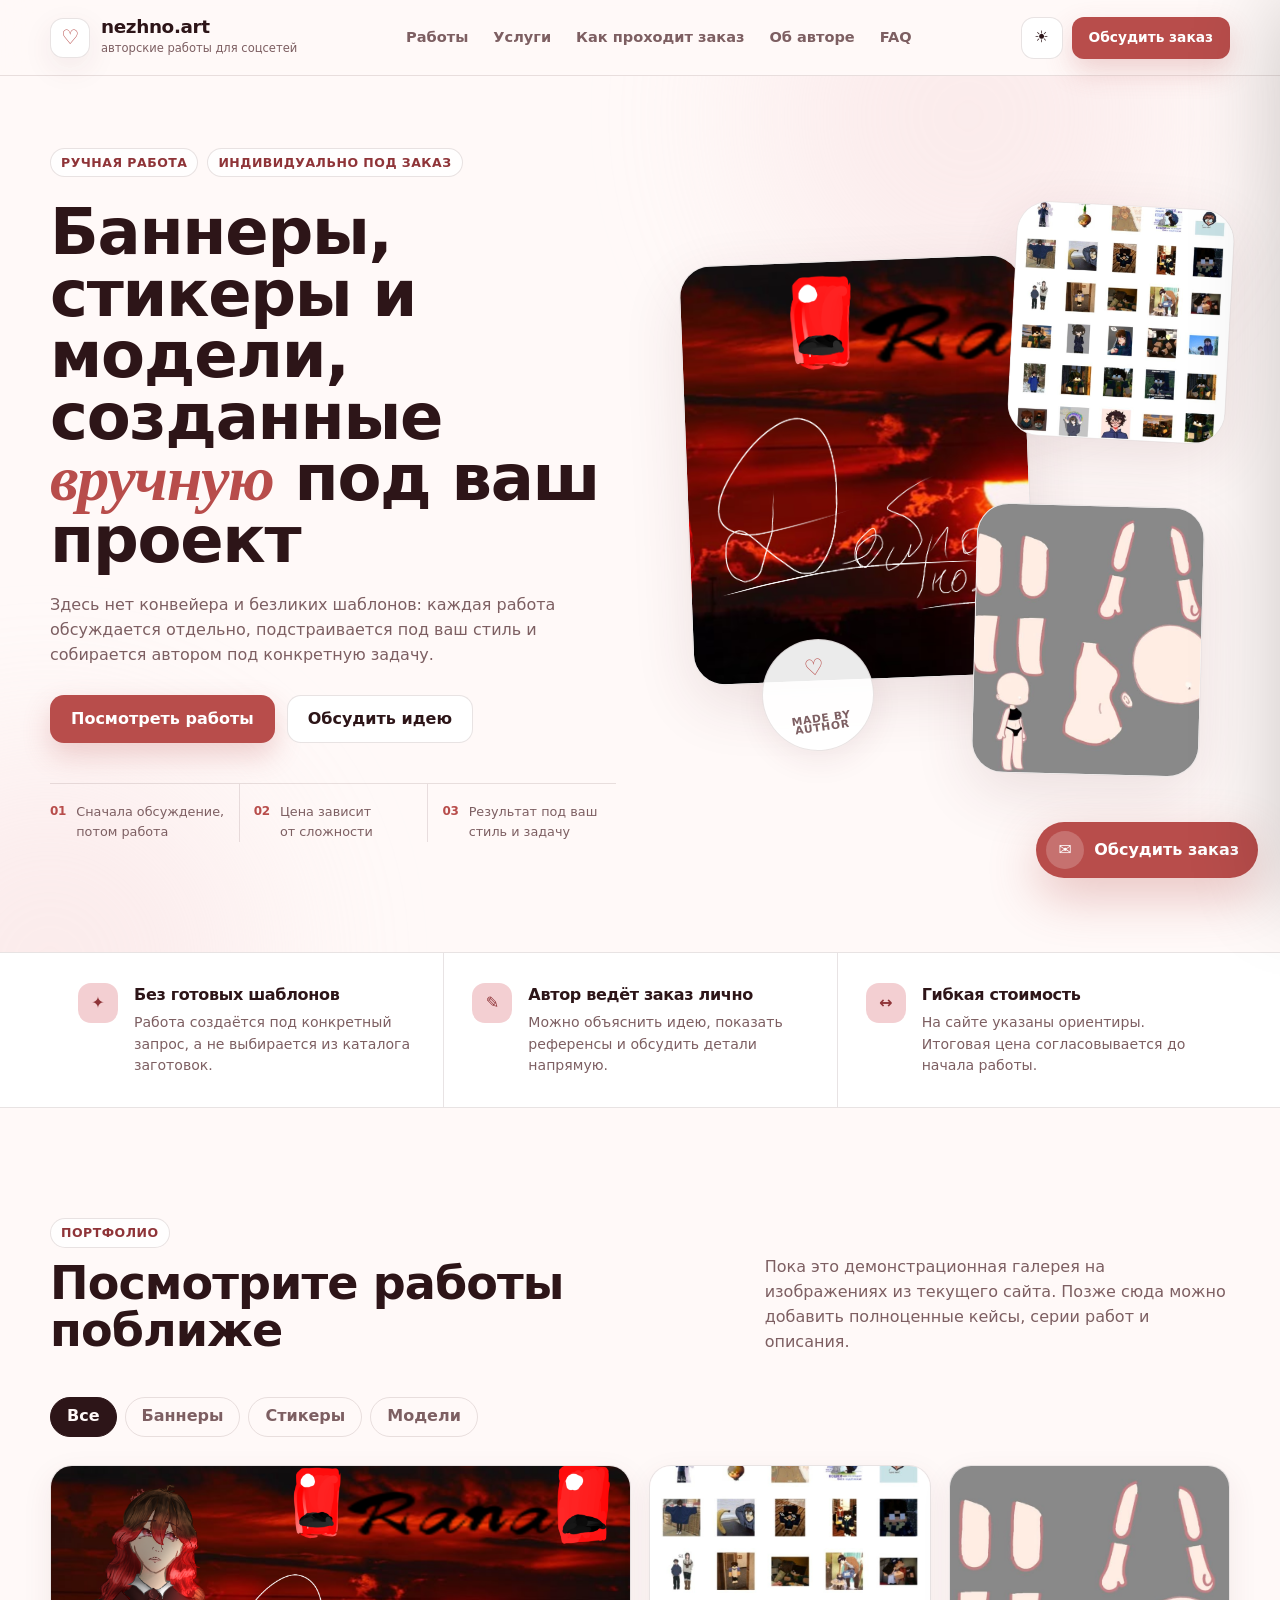
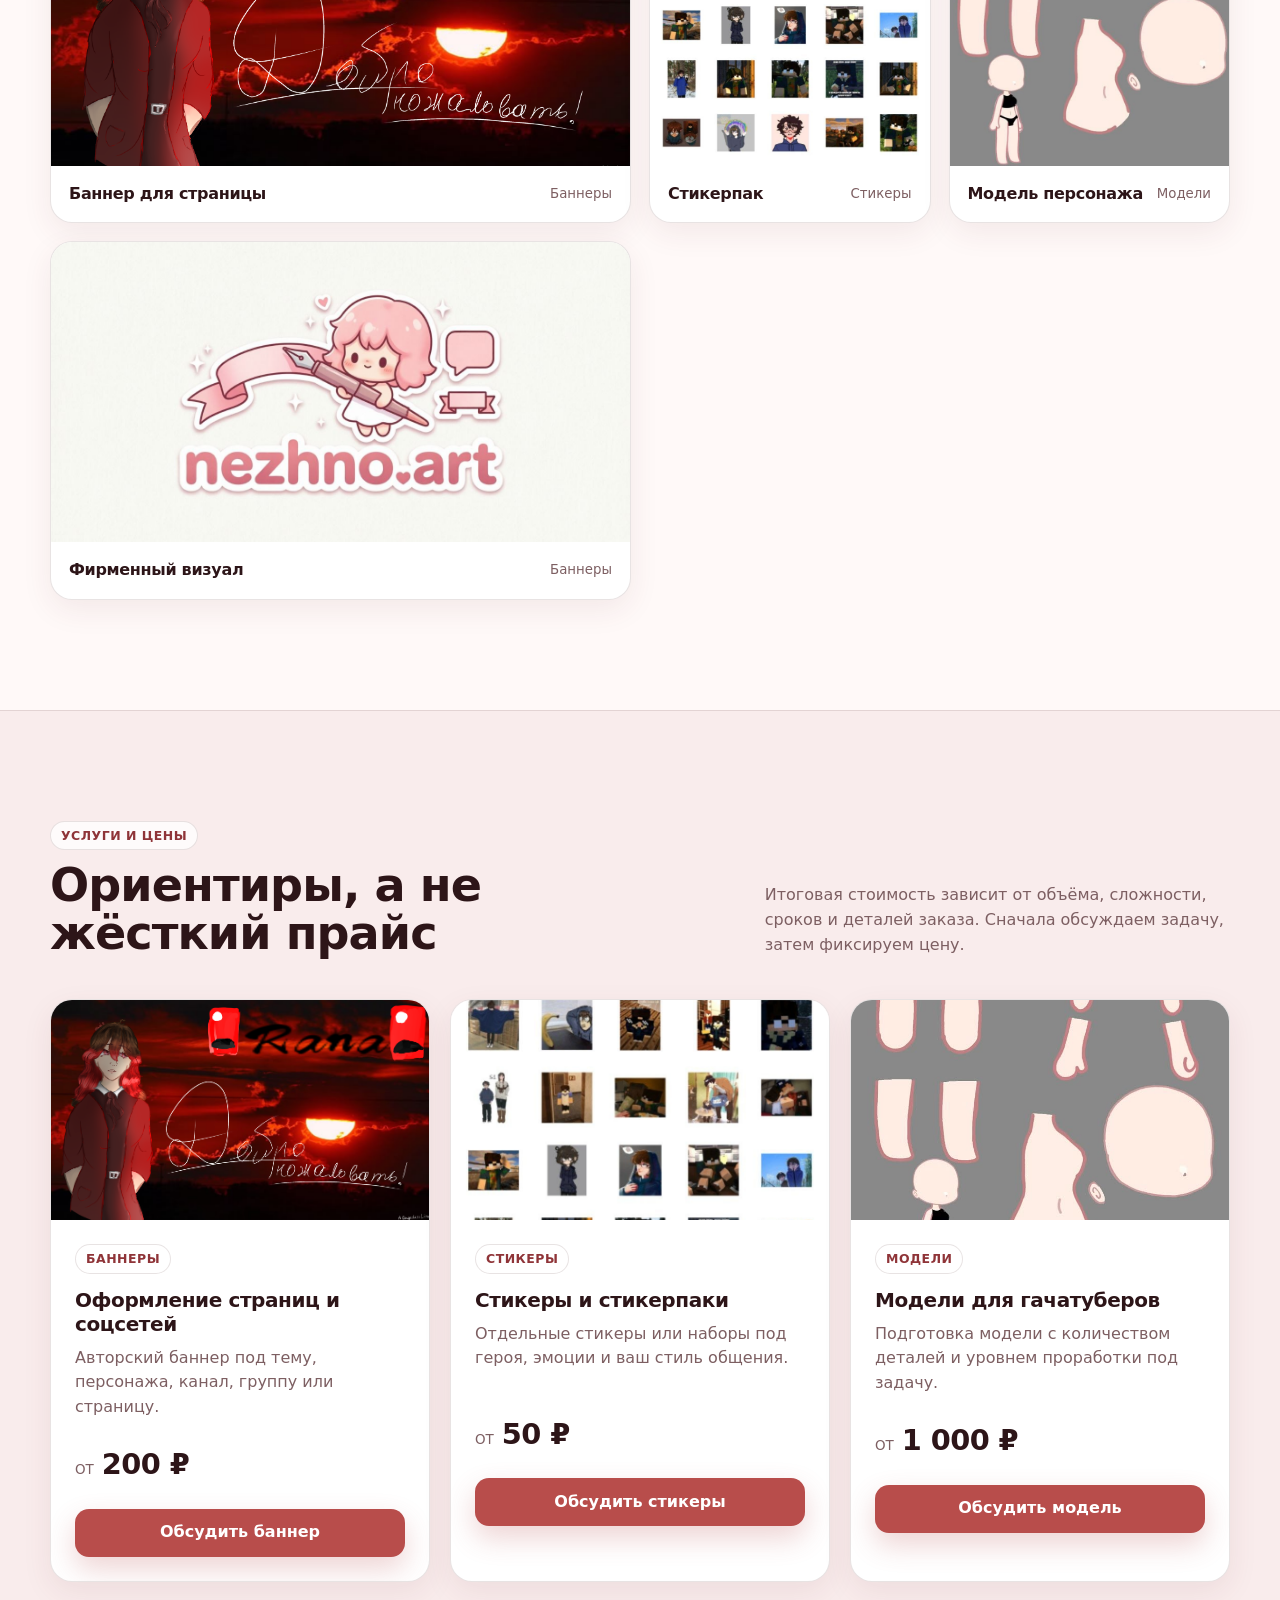
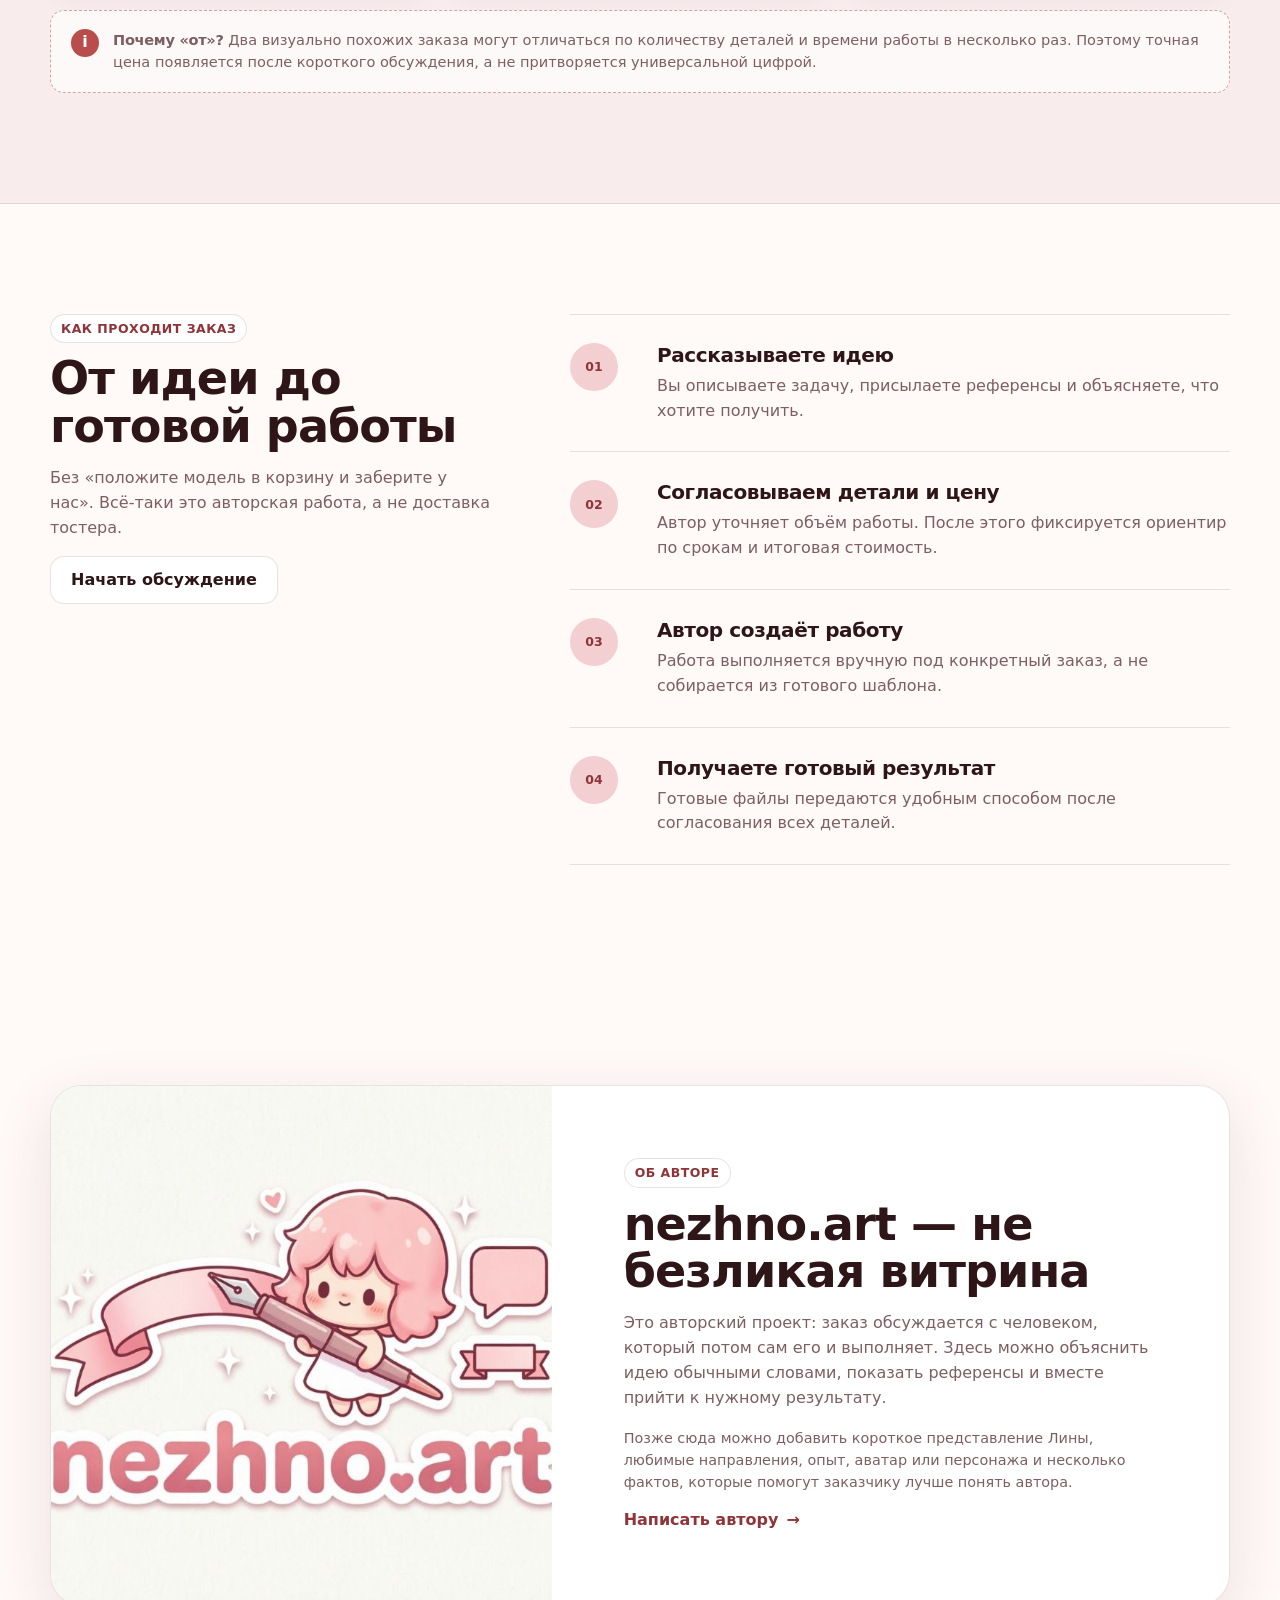
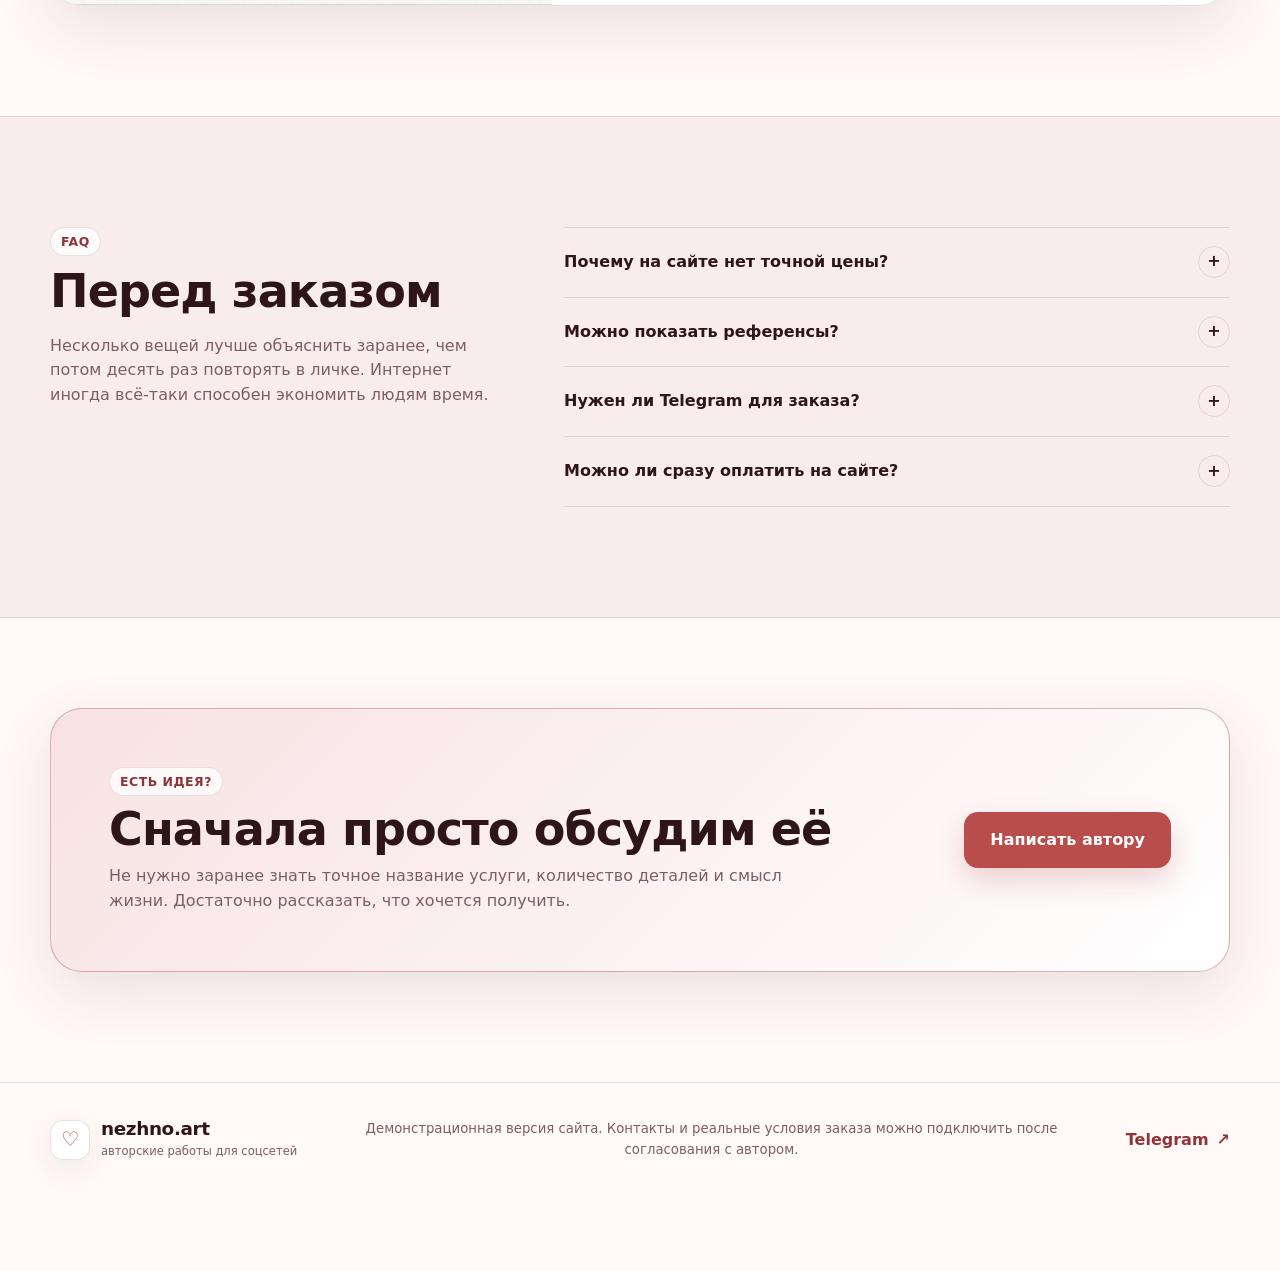
==== index.html @ 3f05ff5a "Add files via upload" ====
<!doctype html>
<html lang="ru" data-theme="light">
<head>
  <meta charset="utf-8" />
  <meta name="viewport" content="width=device-width, initial-scale=1" />
  <meta name="description" content="nezhno.art — авторские баннеры, стикеры и модели. Индивидуальная ручная работа под ваш проект." />
  <meta name="theme-color" content="#f7e6e8" />
  <title>nezhno.art — авторские баннеры, стикеры и модели</title>
  <link rel="stylesheet" href="style.css" />
  <script src="script.js" defer></script>
</head>
<body>
  <a class="skip-link" href="#main">Перейти к содержимому</a>

  <header class="site-header" id="top">
    <div class="container header-inner">
      <a class="brand" href="#top" aria-label="nezhno.art — на главную">
        <span class="brand-mark" aria-hidden="true">♡</span>
        <span>
          <strong>nezhno.art</strong>
          <small>авторские работы для соцсетей</small>
        </span>
      </a>

      <nav class="main-nav" id="main-nav" aria-label="Основная навигация">
        <a href="#portfolio">Работы</a>
        <a href="#services">Услуги</a>
        <a href="#process">Как проходит заказ</a>
        <a href="#about">Об авторе</a>
        <a href="#faq">FAQ</a>
      </nav>

      <div class="header-actions">
        <button class="icon-button" id="theme-toggle" type="button" aria-label="Переключить тему" title="Переключить тему">
          <span class="theme-icon theme-icon-sun" aria-hidden="true">☀</span>
          <span class="theme-icon theme-icon-moon" aria-hidden="true">☾</span>
        </button>
        <button class="button button-small button-primary desktop-contact" type="button" data-open-chat data-service="Общий вопрос">
          Обсудить заказ
        </button>
        <button class="icon-button menu-toggle" id="menu-toggle" type="button" aria-label="Открыть меню" aria-expanded="false" aria-controls="main-nav">
          <span></span><span></span><span></span>
        </button>
      </div>
    </div>
  </header>

  <main id="main">
    <section class="hero section">
      <div class="container hero-grid">
        <div class="hero-copy reveal">
          <div class="eyebrow"><span>Ручная работа</span><span>Индивидуально под заказ</span></div>
          <h1>Баннеры, стикеры и модели, созданные <em>вручную</em> под ваш проект</h1>
          <p class="hero-text">
            Здесь нет конвейера и безликих шаблонов: каждая работа обсуждается отдельно, подстраивается под ваш стиль и собирается автором под конкретную задачу.
          </p>
          <div class="hero-actions">
            <a class="button button-primary" href="#portfolio">Посмотреть работы</a>
            <button class="button button-secondary" type="button" data-open-chat data-service="Новый заказ">Обсудить идею</button>
          </div>
          <div class="hero-notes" aria-label="Преимущества">
            <div><strong>01</strong><span>Сначала обсуждение,<br />потом работа</span></div>
            <div><strong>02</strong><span>Цена зависит<br />от сложности</span></div>
            <div><strong>03</strong><span>Результат под ваш<br />стиль и задачу</span></div>
          </div>
        </div>

        <div class="hero-visual reveal" aria-label="Примеры работ">
          <div class="hero-card hero-card-main">
            <img src="bannerpage.png" alt="Пример баннера nezhno.art" />
          </div>
          <div class="hero-card hero-card-top">
            <img src="stickerpack.jpg" alt="Пример стикерпака nezhno.art" />
          </div>
          <div class="hero-card hero-card-bottom">
            <img src="gachamodel.jpg" alt="Пример модели nezhno.art" />
          </div>
          <div class="hero-seal" aria-hidden="true">♡<br /><span>made by<br />author</span></div>
        </div>
      </div>
    </section>

    <section class="trust-strip" aria-label="Почему nezhno.art">
      <div class="container trust-grid">
        <article>
          <span class="trust-icon">✦</span>
          <div><strong>Без готовых шаблонов</strong><p>Работа создаётся под конкретный запрос, а не выбирается из каталога заготовок.</p></div>
        </article>
        <article>
          <span class="trust-icon">✎</span>
          <div><strong>Автор ведёт заказ лично</strong><p>Можно объяснить идею, показать референсы и обсудить детали напрямую.</p></div>
        </article>
        <article>
          <span class="trust-icon">↔</span>
          <div><strong>Гибкая стоимость</strong><p>На сайте указаны ориентиры. Итоговая цена согласовывается до начала работы.</p></div>
        </article>
      </div>
    </section>

    <section class="section" id="portfolio">
      <div class="container">
        <div class="section-heading reveal">
          <div>
            <span class="section-kicker">Портфолио</span>
            <h2>Посмотрите работы поближе</h2>
          </div>
          <p>Пока это демонстрационная галерея на изображениях из текущего сайта. Позже сюда можно добавить полноценные кейсы, серии работ и описания.</p>
        </div>

        <div class="portfolio-toolbar reveal" role="tablist" aria-label="Фильтр портфолио">
          <button class="filter-chip active" type="button" data-filter="all" role="tab" aria-selected="true">Все</button>
          <button class="filter-chip" type="button" data-filter="banner" role="tab" aria-selected="false">Баннеры</button>
          <button class="filter-chip" type="button" data-filter="stickers" role="tab" aria-selected="false">Стикеры</button>
          <button class="filter-chip" type="button" data-filter="model" role="tab" aria-selected="false">Модели</button>
        </div>

        <div class="portfolio-grid" id="portfolio-grid">
          <button class="portfolio-card reveal" type="button" data-category="banner" data-gallery-index="0" aria-label="Открыть работу: баннер для страницы">
            <span class="portfolio-image landscape"><img src="bannerpage.png" alt="Баннер для страницы в соцсети" /></span>
            <span class="portfolio-meta"><strong>Баннер для страницы</strong><small>Баннеры</small></span>
          </button>
          <button class="portfolio-card reveal" type="button" data-category="stickers" data-gallery-index="1" aria-label="Открыть работу: стикерпак">
            <span class="portfolio-image portrait"><img src="stickerpack.jpg" alt="Стикерпак для Telegram" /></span>
            <span class="portfolio-meta"><strong>Стикерпак</strong><small>Стикеры</small></span>
          </button>
          <button class="portfolio-card reveal" type="button" data-category="model" data-gallery-index="2" aria-label="Открыть работу: модель для гачатубера">
            <span class="portfolio-image square"><img src="gachamodel.jpg" alt="Модель для гачатубера" /></span>
            <span class="portfolio-meta"><strong>Модель персонажа</strong><small>Модели</small></span>
          </button>
          <button class="portfolio-card reveal" type="button" data-category="banner" data-gallery-index="3" aria-label="Открыть работу: фирменный визуал nezhno.art">
            <span class="portfolio-image landscape"><img src="nezhno-art.jpg" alt="Фирменный визуал nezhno.art" /></span>
            <span class="portfolio-meta"><strong>Фирменный визуал</strong><small>Баннеры</small></span>
          </button>
        </div>
      </div>
    </section>

    <section class="section section-soft" id="services">
      <div class="container">
        <div class="section-heading reveal">
          <div>
            <span class="section-kicker">Услуги и цены</span>
            <h2>Ориентиры, а не жёсткий прайс</h2>
          </div>
          <p>Итоговая стоимость зависит от объёма, сложности, сроков и деталей заказа. Сначала обсуждаем задачу, затем фиксируем цену.</p>
        </div>

        <div class="service-grid">
          <article class="service-card reveal">
            <div class="service-preview"><img src="bannerpage.png" alt="Пример баннера" /></div>
            <div class="service-body">
              <span class="service-label">Баннеры</span>
              <h3>Оформление страниц и соцсетей</h3>
              <p>Авторский баннер под тему, персонажа, канал, группу или страницу.</p>
              <div class="service-price"><span>от</span><strong>200 ₽</strong></div>
              <button class="button button-primary button-full" type="button" data-open-chat data-service="Баннер">Обсудить баннер</button>
            </div>
          </article>

          <article class="service-card reveal">
            <div class="service-preview service-preview-stickers"><img src="stickerpack.jpg" alt="Пример стикерпака" /></div>
            <div class="service-body">
              <span class="service-label">Стикеры</span>
              <h3>Стикеры и стикерпаки</h3>
              <p>Отдельные стикеры или наборы под героя, эмоции и ваш стиль общения.</p>
              <div class="service-price"><span>от</span><strong>50 ₽</strong></div>
              <button class="button button-primary button-full" type="button" data-open-chat data-service="Стикеры">Обсудить стикеры</button>
            </div>
          </article>

          <article class="service-card reveal">
            <div class="service-preview"><img src="gachamodel.jpg" alt="Пример модели" /></div>
            <div class="service-body">
              <span class="service-label">Модели</span>
              <h3>Модели для гачатуберов</h3>
              <p>Подготовка модели с количеством деталей и уровнем проработки под задачу.</p>
              <div class="service-price"><span>от</span><strong>1 000 ₽</strong></div>
              <button class="button button-primary button-full" type="button" data-open-chat data-service="Модель">Обсудить модель</button>
            </div>
          </article>
        </div>

        <div class="price-note reveal">
          <span class="price-note-icon">i</span>
          <p><strong>Почему «от»?</strong> Два визуально похожих заказа могут отличаться по количеству деталей и времени работы в несколько раз. Поэтому точная цена появляется после короткого обсуждения, а не притворяется универсальной цифрой.</p>
        </div>
      </div>
    </section>

    <section class="section" id="process">
      <div class="container process-layout">
        <div class="process-intro reveal">
          <span class="section-kicker">Как проходит заказ</span>
          <h2>От идеи до готовой работы</h2>
          <p>Без «положите модель в корзину и заберите у нас». Всё-таки это авторская работа, а не доставка тостера.</p>
          <button class="button button-secondary" type="button" data-open-chat data-service="Новый заказ">Начать обсуждение</button>
        </div>

        <ol class="process-list">
          <li class="reveal"><span>01</span><div><h3>Рассказываете идею</h3><p>Вы описываете задачу, присылаете референсы и объясняете, что хотите получить.</p></div></li>
          <li class="reveal"><span>02</span><div><h3>Согласовываем детали и цену</h3><p>Автор уточняет объём работы. После этого фиксируется ориентир по срокам и итоговая стоимость.</p></div></li>
          <li class="reveal"><span>03</span><div><h3>Автор создаёт работу</h3><p>Работа выполняется вручную под конкретный заказ, а не собирается из готового шаблона.</p></div></li>
          <li class="reveal"><span>04</span><div><h3>Получаете готовый результат</h3><p>Готовые файлы передаются удобным способом после согласования всех деталей.</p></div></li>
        </ol>
      </div>
    </section>

    <section class="section author-section" id="about">
      <div class="container author-card reveal">
        <div class="author-art">
          <img src="nezhno-art.jpg" alt="Логотип проекта nezhno.art" />
        </div>
        <div class="author-copy">
          <span class="section-kicker">Об авторе</span>
          <h2>nezhno.art — не безликая витрина</h2>
          <p>Это авторский проект: заказ обсуждается с человеком, который потом сам его и выполняет. Здесь можно объяснить идею обычными словами, показать референсы и вместе прийти к нужному результату.</p>
          <p class="muted">Позже сюда можно добавить короткое представление Лины, любимые направления, опыт, аватар или персонажа и несколько фактов, которые помогут заказчику лучше понять автора.</p>
          <button class="text-link" type="button" data-open-chat data-service="Знакомство / вопрос автору">Написать автору <span>→</span></button>
        </div>
      </div>
    </section>

    <section class="section section-soft" id="faq">
      <div class="container faq-layout">
        <div class="section-heading faq-heading reveal">
          <div>
            <span class="section-kicker">FAQ</span>
            <h2>Перед заказом</h2>
          </div>
          <p>Несколько вещей лучше объяснить заранее, чем потом десять раз повторять в личке. Интернет иногда всё-таки способен экономить людям время.</p>
        </div>

        <div class="accordion" id="faq-list">
          <details class="faq-item reveal">
            <summary>Почему на сайте нет точной цены?</summary>
            <p>Потому что стоимость зависит от сложности конкретного заказа. На карточках указана стартовая цена, а точная сумма согласовывается до начала работы.</p>
          </details>
          <details class="faq-item reveal">
            <summary>Можно показать референсы?</summary>
            <p>Да. В чате можно описать идею и подготовить ссылки или изображения, которые помогут объяснить стиль, персонажа и желаемый результат.</p>
          </details>
          <details class="faq-item reveal">
            <summary>Нужен ли Telegram для заказа?</summary>
            <p>Нет. Telegram можно оставить как дополнительный канал связи, но логика сайта не должна заставлять пользователя оформлять заказ через бота.</p>
          </details>
          <details class="faq-item reveal">
            <summary>Можно ли сразу оплатить на сайте?</summary>
            <p>В этой версии оплаты нет: сначала заказ обсуждается и согласовывается. Подключать онлайн-оплату лучше уже после того, как будет понятен реальный сценарий работы с заказчиками.</p>
          </details>
        </div>
      </div>
    </section>

    <section class="section final-cta">
      <div class="container final-cta-card reveal">
        <div>
          <span class="section-kicker">Есть идея?</span>
          <h2>Сначала просто обсудим её</h2>
          <p>Не нужно заранее знать точное название услуги, количество деталей и смысл жизни. Достаточно рассказать, что хочется получить.</p>
        </div>
        <button class="button button-primary button-large" type="button" data-open-chat data-service="Новый заказ">Написать автору</button>
      </div>
    </section>
  </main>

  <footer class="site-footer">
    <div class="container footer-inner">
      <a class="brand footer-brand" href="#top" aria-label="Вернуться наверх">
        <span class="brand-mark" aria-hidden="true">♡</span>
        <span><strong>nezhno.art</strong><small>авторские работы для соцсетей</small></span>
      </a>
      <p>Демонстрационная версия сайта. Контакты и реальные условия заказа можно подключить после согласования с автором.</p>
      <button class="text-link" id="telegram-link" type="button">Telegram <span>↗</span></button>
    </div>
  </footer>

  <button class="floating-chat" type="button" data-open-chat data-service="Новый заказ" aria-label="Открыть чат с автором">
    <span class="floating-chat-icon">✉</span>
    <span class="floating-chat-label">Обсудить заказ</span>
  </button>

  <dialog class="gallery-dialog" id="gallery-dialog" aria-labelledby="gallery-title">
    <button class="dialog-close" id="gallery-close" type="button" aria-label="Закрыть галерею">×</button>
    <button class="gallery-arrow gallery-prev" id="gallery-prev" type="button" aria-label="Предыдущая работа">‹</button>
    <figure class="gallery-figure">
      <div class="gallery-image-wrap"><img id="gallery-image" src="" alt="" /></div>
      <figcaption>
        <span id="gallery-category"></span>
        <strong id="gallery-title"></strong>
        <p id="gallery-counter"></p>
      </figcaption>
    </figure>
    <button class="gallery-arrow gallery-next" id="gallery-next" type="button" aria-label="Следующая работа">›</button>
  </dialog>

  <aside class="chat-panel" id="chat-panel" aria-hidden="true" aria-label="Чат с автором">
    <div class="chat-header">
      <div>
        <span class="chat-status-dot" aria-hidden="true"></span>
        <div><strong>Чат с автором</strong><small>Демо-режим</small></div>
      </div>
      <button class="icon-button" id="chat-close" type="button" aria-label="Закрыть чат">×</button>
    </div>

    <div class="chat-messages" id="chat-messages" aria-live="polite">
      <div class="message message-seller">
        <div class="message-author">nezhno.art</div>
        <p>Привет! Расскажите, что хотите заказать. Можно начать с пары предложений, а детали уточним дальше ♡</p>
      </div>
      <div class="chat-demo-note">
        Сейчас это демонстрация интерфейса. На GitHub Pages настоящий двусторонний чат потребует отдельного сервиса или backend.
      </div>
    </div>

    <div class="chat-quick" aria-label="Быстрый выбор услуги">
      <button type="button" data-chat-preset="Хочу обсудить баннер" data-brief-service="banner">Баннер</button>
      <button type="button" data-chat-preset="Хочу обсудить стикеры" data-brief-service="stickers">Стикеры</button>
      <button type="button" data-chat-preset="Хочу обсудить модель" data-brief-service="model">Модель</button>
    </div>

    <details class="chat-brief" id="chat-brief">
      <summary>Быстрый бриф <span>необязательно</span></summary>
      <form id="brief-form">
        <label>
          <span>Что хотите заказать?</span>
          <select id="brief-service">
            <option value="general">Другое / пока не знаю</option>
            <option value="banner">Баннер</option>
            <option value="stickers">Стикеры</option>
            <option value="model">Модель</option>
          </select>
        </label>
        <div id="brief-fields"></div>
        <button class="button button-secondary button-full" type="submit">Добавить бриф в чат</button>
      </form>
    </details>

    <div class="chat-attachment-preview" id="chat-attachment-preview" hidden></div>

    <form class="chat-form" id="chat-form">
      <label class="chat-attach" for="chat-files" title="Прикрепить изображения">
        <span aria-hidden="true">＋</span>
        <span class="sr-only">Прикрепить изображения</span>
      </label>
      <input class="sr-only" id="chat-files" type="file" accept="image/*" multiple />
      <label class="sr-only" for="chat-input">Сообщение</label>
      <textarea id="chat-input" rows="2" maxlength="800" placeholder="Напишите сообщение…"></textarea>
      <button class="chat-send" type="submit" aria-label="Отправить сообщение">➤</button>
    </form>

    <div class="chat-actions">
      <button class="button button-secondary button-full" id="copy-chat" type="button">Скопировать переписку</button>
      <button class="button button-ghost button-full" id="open-telegram" type="button">Открыть Telegram</button>
    </div>
  </aside>
  <div class="chat-backdrop" id="chat-backdrop" hidden></div>

  <div class="toast" id="toast" role="status" aria-live="polite"></div>
</body>
</html>
---- style.css ----
:root {
  color-scheme: light;
  --bg: #fff9f8;
  --bg-soft: #f9ecec;
  --surface: #ffffff;
  --surface-2: #f8e2e3;
  --surface-3: #f5d7d9;
  --text: #2d1518;
  --text-soft: #7d5f62;
  --line: rgba(80, 38, 43, 0.13);
  --accent: #b84d4b;
  --accent-strong: #8f3438;
  --accent-soft: #f3cfd2;
  --accent-contrast: #ffffff;
  --shadow: 0 20px 60px rgba(97, 40, 46, 0.12);
  --shadow-soft: 0 10px 30px rgba(97, 40, 46, 0.08);
  --radius-sm: 14px;
  --radius-md: 22px;
  --radius-lg: 32px;
  --container: 1180px;
  --header-h: 76px;
  --transition: 220ms ease;
}

html[data-theme="dark"] {
  color-scheme: dark;
  --bg: #160f11;
  --bg-soft: #211417;
  --surface: #25181b;
  --surface-2: #321d21;
  --surface-3: #402328;
  --text: #fff2f2;
  --text-soft: #c7aeb1;
  --line: rgba(255, 226, 228, 0.12);
  --accent: #e9797b;
  --accent-strong: #f08a8d;
  --accent-soft: #5a2a31;
  --accent-contrast: #211114;
  --shadow: 0 20px 60px rgba(0, 0, 0, 0.28);
  --shadow-soft: 0 10px 30px rgba(0, 0, 0, 0.2);
}

* {
  box-sizing: border-box;
}

html {
  scroll-behavior: smooth;
  scroll-padding-top: calc(var(--header-h) + 20px);
}

body {
  margin: 0;
  min-width: 320px;
  background: var(--bg);
  color: var(--text);
  font-family: Inter, ui-sans-serif, system-ui, -apple-system, BlinkMacSystemFont, "Segoe UI", sans-serif;
  line-height: 1.55;
  -webkit-font-smoothing: antialiased;
  text-rendering: optimizeLegibility;
  transition: background-color var(--transition), color var(--transition);
}

body.no-scroll {
  overflow: hidden;
}

img {
  display: block;
  max-width: 100%;
}

button,
input,
textarea {
  font: inherit;
}

button,
a {
  -webkit-tap-highlight-color: transparent;
}

button {
  color: inherit;
}

a {
  color: inherit;
  text-decoration: none;
}

h1,
h2,
h3,
p {
  margin-top: 0;
}

h1,
h2,
h3,
strong {
  letter-spacing: -0.02em;
}

h1 {
  margin-bottom: 22px;
  font-size: clamp(2.7rem, 5vw, 5.5rem);
  line-height: 0.96;
  font-weight: 850;
}

h1 em {
  color: var(--accent);
  font-family: Georgia, "Times New Roman", serif;
  font-weight: 600;
}

h2 {
  margin-bottom: 16px;
  font-size: clamp(2rem, 3.6vw, 3.8rem);
  line-height: 1.03;
  font-weight: 820;
}

h3 {
  margin-bottom: 10px;
  font-size: 1.25rem;
  line-height: 1.2;
}

p {
  color: var(--text-soft);
}

.container {
  width: min(calc(100% - 40px), var(--container));
  margin-inline: auto;
}

.section {
  padding: 110px 0;
}

.section-soft {
  background: var(--bg-soft);
  border-block: 1px solid var(--line);
}

.skip-link {
  position: fixed;
  top: 10px;
  left: 10px;
  z-index: 1000;
  padding: 10px 14px;
  transform: translateY(-160%);
  border-radius: 10px;
  background: var(--text);
  color: var(--bg);
}

.skip-link:focus {
  transform: translateY(0);
}

.sr-only {
  position: absolute;
  width: 1px;
  height: 1px;
  padding: 0;
  margin: -1px;
  overflow: hidden;
  clip: rect(0, 0, 0, 0);
  white-space: nowrap;
  border: 0;
}

.site-header {
  position: sticky;
  top: 0;
  z-index: 100;
  height: var(--header-h);
  border-bottom: 1px solid var(--line);
  background: color-mix(in srgb, var(--bg) 88%, transparent);
  backdrop-filter: blur(18px);
}

.header-inner {
  display: grid;
  grid-template-columns: auto 1fr auto;
  align-items: center;
  gap: 28px;
  min-height: 100%;
}

.brand {
  display: inline-flex;
  align-items: center;
  gap: 11px;
  min-width: max-content;
}

.brand-mark {
  display: grid;
  width: 40px;
  height: 40px;
  place-items: center;
  border: 1px solid var(--line);
  border-radius: 13px;
  background: var(--surface);
  color: var(--accent);
  box-shadow: var(--shadow-soft);
  font-size: 1.25rem;
}

.brand strong,
.brand small {
  display: block;
}

.brand strong {
  font-size: 1.15rem;
  line-height: 1.05;
}

.brand small {
  margin-top: 4px;
  color: var(--text-soft);
  font-size: 0.72rem;
}

.main-nav {
  display: flex;
  justify-content: center;
  gap: 25px;
}

.main-nav a {
  position: relative;
  color: var(--text-soft);
  font-size: 0.91rem;
  font-weight: 650;
  transition: color var(--transition);
}

.main-nav a::after {
  content: "";
  position: absolute;
  right: 0;
  bottom: -7px;
  left: 0;
  height: 2px;
  transform: scaleX(0);
  transform-origin: center;
  border-radius: 10px;
  background: var(--accent);
  transition: transform var(--transition);
}

.main-nav a:hover,
.main-nav a:focus-visible {
  color: var(--text);
}

.main-nav a:hover::after,
.main-nav a:focus-visible::after {
  transform: scaleX(1);
}

.header-actions {
  display: flex;
  align-items: center;
  gap: 9px;
}

.icon-button {
  display: inline-grid;
  width: 42px;
  height: 42px;
  place-items: center;
  border: 1px solid var(--line);
  border-radius: 13px;
  background: var(--surface);
  cursor: pointer;
  transition: transform var(--transition), border-color var(--transition), background var(--transition);
}

.icon-button:hover {
  transform: translateY(-1px);
  border-color: color-mix(in srgb, var(--accent) 45%, var(--line));
}

#theme-toggle {
  position: relative;
}

.theme-icon {
  position: absolute;
  transition: opacity var(--transition), transform var(--transition);
}

.theme-icon-moon {
  opacity: 0;
  transform: rotate(20deg) scale(0.75);
}

html[data-theme="dark"] .theme-icon-sun {
  opacity: 0;
  transform: rotate(-20deg) scale(0.75);
}

html[data-theme="dark"] .theme-icon-moon {
  opacity: 1;
  transform: rotate(0) scale(1);
}

.menu-toggle {
  display: none;
  gap: 4px;
}

.menu-toggle span {
  width: 18px;
  height: 2px;
  border-radius: 10px;
  background: var(--text);
}

.button {
  display: inline-flex;
  min-height: 48px;
  align-items: center;
  justify-content: center;
  gap: 8px;
  padding: 0 20px;
  border: 1px solid transparent;
  border-radius: 14px;
  cursor: pointer;
  font-weight: 750;
  transition: transform var(--transition), box-shadow var(--transition), background var(--transition), border-color var(--transition), color var(--transition);
}

.button:hover {
  transform: translateY(-2px);
}

.button:active {
  transform: translateY(0);
}

.button-primary {
  background: var(--accent);
  color: var(--accent-contrast);
  box-shadow: 0 12px 28px color-mix(in srgb, var(--accent) 24%, transparent);
}

.button-primary:hover {
  background: var(--accent-strong);
}

.button-secondary {
  border-color: var(--line);
  background: var(--surface);
  color: var(--text);
}

.button-secondary:hover {
  border-color: color-mix(in srgb, var(--accent) 38%, var(--line));
  box-shadow: var(--shadow-soft);
}

.button-ghost {
  border-color: var(--line);
  background: transparent;
  color: var(--text-soft);
}

.button-small {
  min-height: 42px;
  padding-inline: 16px;
  border-radius: 12px;
  font-size: 0.86rem;
}

.button-large {
  min-height: 56px;
  padding-inline: 25px;
}

.button-full {
  width: 100%;
}

.hero {
  position: relative;
  overflow: clip;
  padding-top: 72px;
}

.hero::before,
.hero::after {
  content: "";
  position: absolute;
  z-index: -1;
  width: 420px;
  height: 420px;
  border-radius: 50%;
  background: var(--accent-soft);
  opacity: 0.32;
  filter: blur(90px);
}

.hero::before {
  top: -170px;
  right: 8%;
}

.hero::after {
  bottom: -220px;
  left: -160px;
}

.hero-grid {
  display: grid;
  grid-template-columns: minmax(0, 1.02fr) minmax(430px, 0.98fr);
  align-items: center;
  gap: 70px;
}

.eyebrow {
  display: flex;
  flex-wrap: wrap;
  gap: 9px;
  margin-bottom: 25px;
}

.eyebrow span,
.section-kicker,
.service-label {
  display: inline-flex;
  align-items: center;
  width: max-content;
  min-height: 28px;
  padding: 4px 10px;
  border: 1px solid var(--line);
  border-radius: 999px;
  background: color-mix(in srgb, var(--surface) 78%, transparent);
  color: var(--accent-strong);
  font-size: 0.78rem;
  font-weight: 800;
  letter-spacing: 0.04em;
  text-transform: uppercase;
}

html[data-theme="dark"] .eyebrow span,
html[data-theme="dark"] .section-kicker,
html[data-theme="dark"] .service-label {
  color: #ffb3b5;
}

.hero-text {
  max-width: 680px;
  margin-bottom: 28px;
  font-size: clamp(1rem, 1.25vw, 1.16rem);
}

.hero-actions {
  display: flex;
  flex-wrap: wrap;
  gap: 12px;
  margin-bottom: 40px;
}

.hero-notes {
  display: grid;
  grid-template-columns: repeat(3, 1fr);
  max-width: 620px;
  border-top: 1px solid var(--line);
}

.hero-notes div {
  display: flex;
  gap: 10px;
  padding: 18px 14px 0 0;
  font-size: 0.8rem;
}

.hero-notes div + div {
  padding-left: 14px;
  border-left: 1px solid var(--line);
}

.hero-notes strong {
  color: var(--accent);
  font-size: 0.75rem;
}

.hero-notes span {
  color: var(--text-soft);
}

.hero-visual {
  position: relative;
  min-height: 580px;
}

.hero-card {
  position: absolute;
  overflow: hidden;
  border: 1px solid color-mix(in srgb, var(--line) 85%, transparent);
  border-radius: var(--radius-lg);
  background: var(--surface);
  box-shadow: var(--shadow);
}

.hero-card img {
  width: 100%;
  height: 100%;
  object-fit: cover;
}

.hero-card-main {
  top: 55px;
  left: 0;
  width: 63%;
  height: 420px;
  transform: rotate(-2.2deg);
}

.hero-card-main img {
  object-position: center;
}

.hero-card-top {
  top: 0;
  right: 0;
  width: 40%;
  height: 235px;
  transform: rotate(3deg);
}

.hero-card-top img {
  object-position: center 25%;
}

.hero-card-bottom {
  right: 5%;
  bottom: 10px;
  width: 42%;
  height: 270px;
  transform: rotate(1.5deg);
}

.hero-seal {
  position: absolute;
  bottom: 34px;
  left: 14%;
  display: grid;
  width: 112px;
  height: 112px;
  place-items: center;
  transform: rotate(-8deg);
  border: 1px solid var(--line);
  border-radius: 50%;
  background: color-mix(in srgb, var(--surface) 92%, transparent);
  color: var(--accent);
  box-shadow: var(--shadow-soft);
  text-align: center;
  font-size: 1.4rem;
  line-height: 0.85;
}

.hero-seal span {
  color: var(--text-soft);
  font-size: 0.67rem;
  font-weight: 800;
  letter-spacing: 0.07em;
  text-transform: uppercase;
}

.trust-strip {
  border-block: 1px solid var(--line);
  background: var(--surface);
}

.trust-grid {
  display: grid;
  grid-template-columns: repeat(3, 1fr);
}

.trust-grid article {
  display: flex;
  gap: 16px;
  padding: 30px 28px;
}

.trust-grid article + article {
  border-left: 1px solid var(--line);
}

.trust-icon {
  display: grid;
  flex: 0 0 40px;
  width: 40px;
  height: 40px;
  place-items: center;
  border-radius: 13px;
  background: var(--accent-soft);
  color: var(--accent-strong);
  font-weight: 900;
}

.trust-grid strong {
  display: block;
  margin-bottom: 4px;
}

.trust-grid p {
  margin: 0;
  font-size: 0.88rem;
}

.section-heading {
  display: grid;
  grid-template-columns: minmax(0, 1fr) minmax(280px, 0.7fr);
  gap: 50px;
  align-items: end;
  margin-bottom: 42px;
}

.section-heading h2 {
  margin-top: 12px;
  margin-bottom: 0;
}

.section-heading > p {
  margin: 0;
}

.portfolio-toolbar {
  display: flex;
  flex-wrap: wrap;
  gap: 8px;
  margin-bottom: 28px;
}

.filter-chip {
  min-height: 40px;
  padding: 0 16px;
  border: 1px solid var(--line);
  border-radius: 999px;
  background: transparent;
  cursor: pointer;
  color: var(--text-soft);
  font-weight: 700;
  transition: background var(--transition), color var(--transition), border-color var(--transition);
}

.filter-chip:hover,
.filter-chip.active {
  border-color: var(--text);
  background: var(--text);
  color: var(--bg);
}

.portfolio-grid {
  display: grid;
  grid-template-columns: repeat(12, 1fr);
  gap: 18px;
}

.portfolio-card {
  grid-column: span 6;
  overflow: hidden;
  padding: 0;
  border: 1px solid var(--line);
  border-radius: var(--radius-md);
  background: var(--surface);
  cursor: pointer;
  text-align: left;
  box-shadow: var(--shadow-soft);
  transition: transform var(--transition), box-shadow var(--transition), opacity var(--transition);
}

.portfolio-card:nth-child(2),
.portfolio-card:nth-child(3) {
  grid-column: span 3;
}

.portfolio-card:hover {
  transform: translateY(-5px);
  box-shadow: var(--shadow);
}

.portfolio-card.is-hidden {
  display: none;
}

.portfolio-image {
  display: block;
  height: 300px;
  overflow: hidden;
  background: var(--surface-2);
}

.portfolio-card:nth-child(2) .portfolio-image,
.portfolio-card:nth-child(3) .portfolio-image {
  height: 300px;
}

.portfolio-image img {
  width: 100%;
  height: 100%;
  object-fit: cover;
  transition: transform 500ms ease;
}

.portfolio-card:hover img {
  transform: scale(1.035);
}

.portfolio-image.portrait img {
  object-position: center 35%;
}

.portfolio-meta {
  display: flex;
  align-items: center;
  justify-content: space-between;
  gap: 12px;
  padding: 16px 18px;
}

.portfolio-meta strong,
.portfolio-meta small {
  display: block;
}

.portfolio-meta small {
  color: var(--text-soft);
}

.service-grid {
  display: grid;
  grid-template-columns: repeat(3, 1fr);
  gap: 20px;
}

.service-card {
  overflow: hidden;
  border: 1px solid var(--line);
  border-radius: var(--radius-md);
  background: var(--surface);
  box-shadow: var(--shadow-soft);
}

.service-preview {
  height: 220px;
  overflow: hidden;
  background: var(--surface-2);
}

.service-preview img {
  width: 100%;
  height: 100%;
  object-fit: cover;
}

.service-preview-stickers img {
  object-position: center 30%;
}

.service-body {
  padding: 24px;
}

.service-body h3 {
  margin-top: 14px;
}

.service-body p {
  min-height: 68px;
}

.service-price {
  display: flex;
  align-items: baseline;
  gap: 8px;
  margin: 22px 0;
}

.service-price span {
  color: var(--text-soft);
  font-size: 0.84rem;
  text-transform: uppercase;
}

.service-price strong {
  font-size: 1.8rem;
}

.price-note {
  display: flex;
  gap: 14px;
  align-items: flex-start;
  margin-top: 28px;
  padding: 18px 20px;
  border: 1px dashed color-mix(in srgb, var(--accent) 40%, var(--line));
  border-radius: var(--radius-sm);
  background: color-mix(in srgb, var(--surface) 70%, transparent);
}

.price-note-icon {
  display: grid;
  flex: 0 0 28px;
  width: 28px;
  height: 28px;
  place-items: center;
  border-radius: 50%;
  background: var(--accent);
  color: var(--accent-contrast);
  font-weight: 800;
}

.price-note p {
  margin: 0;
  font-size: 0.91rem;
}

.process-layout {
  display: grid;
  grid-template-columns: minmax(280px, 0.8fr) minmax(0, 1.2fr);
  gap: 80px;
  align-items: start;
}

.process-intro {
  position: sticky;
  top: calc(var(--header-h) + 35px);
}

.process-intro h2 {
  margin-top: 12px;
}

.process-list {
  margin: 0;
  padding: 0;
  list-style: none;
}

.process-list li {
  display: grid;
  grid-template-columns: 65px 1fr;
  gap: 22px;
  padding: 28px 0;
  border-top: 1px solid var(--line);
}

.process-list li:last-child {
  border-bottom: 1px solid var(--line);
}

.process-list > li > span {
  display: grid;
  width: 48px;
  height: 48px;
  place-items: center;
  border-radius: 50%;
  background: var(--accent-soft);
  color: var(--accent-strong);
  font-size: 0.78rem;
  font-weight: 850;
}

.process-list h3 {
  margin-bottom: 7px;
}

.process-list p {
  margin: 0;
}

.author-card {
  display: grid;
  grid-template-columns: minmax(300px, 0.85fr) minmax(0, 1.15fr);
  overflow: hidden;
  border: 1px solid var(--line);
  border-radius: var(--radius-lg);
  background: var(--surface);
  box-shadow: var(--shadow);
}

.author-art {
  min-height: 470px;
  overflow: hidden;
  background: var(--surface-2);
}

.author-art img {
  width: 100%;
  height: 100%;
  object-fit: cover;
}

.author-copy {
  display: flex;
  flex-direction: column;
  justify-content: center;
  padding: clamp(32px, 6vw, 72px);
}

.author-copy h2 {
  margin-top: 13px;
}

.muted {
  font-size: 0.9rem;
}

.text-link {
  display: inline-flex;
  width: max-content;
  align-items: center;
  gap: 8px;
  padding: 0;
  border: 0;
  background: transparent;
  cursor: pointer;
  color: var(--accent-strong);
  font-weight: 800;
}

html[data-theme="dark"] .text-link {
  color: #ffb3b5;
}

.text-link span {
  transition: transform var(--transition);
}

.text-link:hover span {
  transform: translateX(4px);
}

.faq-layout {
  display: grid;
  grid-template-columns: minmax(0, 0.8fr) minmax(0, 1.2fr);
  gap: 70px;
}

.faq-heading {
  display: block;
  margin: 0;
}

.faq-heading h2 {
  margin-top: 12px;
  margin-bottom: 18px;
}

.accordion {
  border-top: 1px solid var(--line);
}

.faq-item {
  border-bottom: 1px solid var(--line);
}

.faq-item summary {
  position: relative;
  padding: 22px 45px 22px 0;
  cursor: pointer;
  font-weight: 760;
  list-style: none;
}

.faq-item summary::-webkit-details-marker {
  display: none;
}

.faq-item summary::after {
  content: "+";
  position: absolute;
  top: 18px;
  right: 0;
  display: grid;
  width: 30px;
  height: 30px;
  place-items: center;
  border: 1px solid var(--line);
  border-radius: 50%;
  transition: transform var(--transition), background var(--transition);
}

.faq-item[open] summary::after {
  transform: rotate(45deg);
  background: var(--accent-soft);
}

.faq-item p {
  max-width: 680px;
  padding: 0 42px 22px 0;
  margin: 0;
}

.final-cta {
  padding-top: 90px;
}

.final-cta-card {
  display: flex;
  align-items: center;
  justify-content: space-between;
  gap: 40px;
  padding: clamp(30px, 5vw, 58px);
  border: 1px solid color-mix(in srgb, var(--accent) 30%, var(--line));
  border-radius: var(--radius-lg);
  background: linear-gradient(135deg, var(--surface-2), var(--surface));
  box-shadow: var(--shadow);
}

.final-cta-card h2 {
  margin-top: 10px;
  margin-bottom: 10px;
}

.final-cta-card p {
  max-width: 680px;
  margin-bottom: 0;
}

.site-footer {
  padding: 36px 0 110px;
  border-top: 1px solid var(--line);
}

.footer-inner {
  display: grid;
  grid-template-columns: auto 1fr auto;
  gap: 40px;
  align-items: center;
}

.footer-inner p {
  margin: 0;
  font-size: 0.83rem;
  text-align: center;
}

.floating-chat {
  position: fixed;
  right: 22px;
  bottom: 22px;
  z-index: 120;
  display: inline-flex;
  min-height: 56px;
  align-items: center;
  gap: 10px;
  padding: 8px 18px 8px 9px;
  border: 1px solid color-mix(in srgb, var(--accent) 50%, transparent);
  border-radius: 999px;
  background: var(--accent);
  color: var(--accent-contrast);
  box-shadow: 0 18px 50px color-mix(in srgb, var(--accent) 32%, transparent);
  cursor: pointer;
  font-weight: 820;
  transition: transform var(--transition), box-shadow var(--transition);
}

.floating-chat:hover {
  transform: translateY(-3px);
  box-shadow: 0 22px 60px color-mix(in srgb, var(--accent) 38%, transparent);
}

.floating-chat-icon {
  display: grid;
  width: 38px;
  height: 38px;
  place-items: center;
  border-radius: 50%;
  background: color-mix(in srgb, white 20%, transparent);
}

.gallery-dialog {
  width: min(1050px, calc(100% - 32px));
  max-width: none;
  padding: 0;
  border: 0;
  border-radius: var(--radius-lg);
  background: var(--surface);
  color: var(--text);
  box-shadow: 0 30px 100px rgba(0, 0, 0, 0.35);
}

.gallery-dialog::backdrop {
  background: rgba(16, 8, 10, 0.76);
  backdrop-filter: blur(6px);
}

.gallery-figure {
  display: grid;
  grid-template-columns: minmax(0, 1fr) 260px;
  min-height: 610px;
  margin: 0;
}

.gallery-image-wrap {
  display: grid;
  min-width: 0;
  place-items: center;
  overflow: hidden;
  background: #110b0d;
}

.gallery-image-wrap img {
  width: 100%;
  height: 100%;
  max-height: 80vh;
  object-fit: contain;
}

.gallery-figure figcaption {
  display: flex;
  flex-direction: column;
  justify-content: flex-end;
  padding: 30px;
}

.gallery-figure figcaption span {
  margin-bottom: 8px;
  color: var(--accent);
  font-size: 0.77rem;
  font-weight: 800;
  text-transform: uppercase;
}

.gallery-figure figcaption strong {
  font-size: 1.25rem;
}

.gallery-figure figcaption p {
  margin: 8px 0 0;
  font-size: 0.84rem;
}

.dialog-close,
.gallery-arrow {
  position: absolute;
  z-index: 3;
  display: grid;
  place-items: center;
  border: 1px solid rgba(255, 255, 255, 0.16);
  border-radius: 50%;
  background: rgba(14, 8, 9, 0.6);
  color: white;
  cursor: pointer;
  backdrop-filter: blur(8px);
}

.dialog-close {
  top: 14px;
  right: 14px;
  width: 38px;
  height: 38px;
  font-size: 1.4rem;
}

.gallery-arrow {
  top: 50%;
  width: 46px;
  height: 46px;
  transform: translateY(-50%);
  font-size: 2rem;
  line-height: 1;
}

.gallery-prev {
  left: 14px;
}

.gallery-next {
  right: 274px;
}

.chat-panel {
  position: fixed;
  top: 0;
  right: 0;
  z-index: 210;
  display: flex;
  width: min(430px, 100%);
  height: 100dvh;
  flex-direction: column;
  transform: translateX(105%);
  border-left: 1px solid var(--line);
  background: var(--surface);
  box-shadow: -30px 0 80px rgba(0, 0, 0, 0.18);
  transition: transform 280ms ease;
}

.chat-panel.open {
  transform: translateX(0);
}

.chat-backdrop {
  position: fixed;
  inset: 0;
  z-index: 200;
  background: rgba(20, 10, 12, 0.46);
  backdrop-filter: blur(3px);
}

.chat-header {
  display: flex;
  min-height: 74px;
  align-items: center;
  justify-content: space-between;
  gap: 15px;
  padding: 14px 16px;
  border-bottom: 1px solid var(--line);
}

.chat-header > div {
  display: flex;
  align-items: center;
  gap: 10px;
}

.chat-header strong,
.chat-header small {
  display: block;
}

.chat-header small {
  margin-top: 2px;
  color: var(--text-soft);
  font-size: 0.72rem;
}

.chat-status-dot {
  width: 9px;
  height: 9px;
  border-radius: 50%;
  background: #52b86b;
  box-shadow: 0 0 0 4px color-mix(in srgb, #52b86b 18%, transparent);
}

.chat-messages {
  flex: 1;
  overflow-y: auto;
  padding: 18px;
  background: linear-gradient(180deg, color-mix(in srgb, var(--bg-soft) 64%, transparent), transparent);
}

.message {
  width: fit-content;
  max-width: 84%;
  margin-bottom: 12px;
  padding: 10px 12px;
  border-radius: 16px;
  font-size: 0.9rem;
}

.message p {
  margin: 0;
  color: inherit;
}

.message-author {
  margin-bottom: 4px;
  color: var(--accent-strong);
  font-size: 0.68rem;
  font-weight: 850;
  text-transform: uppercase;
}

.message-seller {
  border: 1px solid var(--line);
  border-bottom-left-radius: 5px;
  background: var(--surface);
}

.message-user {
  margin-left: auto;
  border-bottom-right-radius: 5px;
  background: var(--accent);
  color: var(--accent-contrast);
}

.message-system {
  margin-inline: auto;
  background: var(--bg-soft);
  color: var(--text-soft);
  text-align: center;
  font-size: 0.78rem;
}

.chat-demo-note {
  margin: 16px 0;
  padding: 10px 12px;
  border: 1px dashed var(--line);
  border-radius: 12px;
  color: var(--text-soft);
  font-size: 0.76rem;
  text-align: center;
}

.chat-quick {
  display: flex;
  gap: 7px;
  overflow-x: auto;
  padding: 10px 14px 0;
  border-top: 1px solid var(--line);
  scrollbar-width: none;
}

.chat-quick::-webkit-scrollbar {
  display: none;
}

.chat-quick button {
  min-width: max-content;
  padding: 7px 11px;
  border: 1px solid var(--line);
  border-radius: 999px;
  background: var(--surface);
  cursor: pointer;
  color: var(--text-soft);
  font-size: 0.75rem;
  font-weight: 700;
}

.chat-brief {
  margin: 10px 14px 0;
  border: 1px solid var(--line);
  border-radius: 14px;
  background: var(--bg);
}

.chat-brief summary {
  display: flex;
  align-items: center;
  justify-content: space-between;
  gap: 10px;
  padding: 11px 12px;
  cursor: pointer;
  list-style: none;
  font-size: 0.82rem;
  font-weight: 800;
}

.chat-brief summary::-webkit-details-marker {
  display: none;
}

.chat-brief summary span {
  color: var(--text-soft);
  font-size: 0.68rem;
  font-weight: 650;
}

.chat-brief form {
  display: grid;
  gap: 10px;
  padding: 0 12px 12px;
}

.chat-brief label,
#brief-fields label {
  display: grid;
  gap: 5px;
}

.chat-brief label > span,
#brief-fields label > span {
  color: var(--text-soft);
  font-size: 0.7rem;
  font-weight: 700;
}

.chat-brief input,
.chat-brief select {
  width: 100%;
  min-height: 39px;
  padding: 8px 10px;
  border: 1px solid var(--line);
  outline: none;
  border-radius: 10px;
  background: var(--surface);
  color: var(--text);
}

.chat-brief input:focus,
.chat-brief select:focus {
  border-color: color-mix(in srgb, var(--accent) 55%, var(--line));
}

#brief-fields {
  display: grid;
  gap: 10px;
}

.chat-attachment-preview {
  display: flex;
  gap: 8px;
  overflow-x: auto;
  padding: 10px 14px 0;
}

.chat-attachment-preview[hidden] {
  display: none;
}

.attachment-chip {
  position: relative;
  flex: 0 0 62px;
  width: 62px;
  height: 62px;
  overflow: hidden;
  border: 1px solid var(--line);
  border-radius: 11px;
  background: var(--bg-soft);
}

.attachment-chip img {
  width: 100%;
  height: 100%;
  object-fit: cover;
}

.attachment-chip button {
  position: absolute;
  top: 3px;
  right: 3px;
  display: grid;
  width: 20px;
  height: 20px;
  place-items: center;
  padding: 0;
  border: 0;
  border-radius: 50%;
  background: rgba(20, 10, 12, 0.72);
  color: white;
  cursor: pointer;
  font-size: 0.72rem;
}

.message-attachments {
  display: grid;
  grid-template-columns: repeat(2, minmax(0, 1fr));
  gap: 6px;
  margin-top: 8px;
}

.message-attachments img {
  width: 100%;
  aspect-ratio: 1;
  object-fit: cover;
  border-radius: 9px;
}

.chat-form {
  display: grid;
  grid-template-columns: 44px 1fr 44px;
  gap: 8px;
  align-items: end;
  padding: 10px 14px;
}

.chat-attach {
  display: grid;
  width: 44px;
  height: 44px;
  place-items: center;
  border: 1px solid var(--line);
  border-radius: 13px;
  background: var(--bg);
  color: var(--text-soft);
  cursor: pointer;
  font-size: 1.25rem;
  font-weight: 500;
}

.chat-form textarea {
  width: 100%;
  max-height: 140px;
  resize: none;
  padding: 11px 12px;
  border: 1px solid var(--line);
  outline: none;
  border-radius: 14px;
  background: var(--bg);
  color: var(--text);
  line-height: 1.4;
}

.chat-form textarea:focus {
  border-color: color-mix(in srgb, var(--accent) 55%, var(--line));
  box-shadow: 0 0 0 3px color-mix(in srgb, var(--accent) 12%, transparent);
}

.chat-send {
  display: grid;
  width: 44px;
  height: 44px;
  place-items: center;
  border: 0;
  border-radius: 13px;
  background: var(--accent);
  color: var(--accent-contrast);
  cursor: pointer;
}

.chat-actions {
  display: grid;
  grid-template-columns: 1fr 1fr;
  gap: 8px;
  padding: 0 14px 14px;
}

.chat-actions .button {
  min-height: 42px;
  padding-inline: 10px;
  font-size: 0.75rem;
}

.toast {
  position: fixed;
  left: 50%;
  bottom: 24px;
  z-index: 400;
  max-width: min(420px, calc(100% - 36px));
  padding: 11px 15px;
  transform: translate(-50%, 30px);
  border: 1px solid var(--line);
  border-radius: 12px;
  background: var(--text);
  color: var(--bg);
  box-shadow: var(--shadow);
  opacity: 0;
  pointer-events: none;
  text-align: center;
  font-size: 0.83rem;
  transition: opacity var(--transition), transform var(--transition);
}

.toast.show {
  transform: translate(-50%, 0);
  opacity: 1;
}

.reveal {
  opacity: 0;
  transform: translateY(22px);
  transition: opacity 600ms ease, transform 600ms ease;
}

.reveal.visible {
  opacity: 1;
  transform: none;
}

:focus-visible {
  outline: 3px solid color-mix(in srgb, var(--accent) 45%, transparent);
  outline-offset: 3px;
}

@media (max-width: 1080px) {
  .main-nav {
    gap: 15px;
  }

  .main-nav a {
    font-size: 0.82rem;
  }

  .desktop-contact {
    display: none;
  }

  .hero-grid {
    grid-template-columns: minmax(0, 1fr) minmax(350px, 0.85fr);
    gap: 45px;
  }

  .hero-visual {
    min-height: 510px;
  }

  .hero-card-main {
    height: 360px;
  }

  .hero-card-top {
    height: 205px;
  }

  .hero-card-bottom {
    height: 230px;
  }

  .portfolio-card,
  .portfolio-card:nth-child(2),
  .portfolio-card:nth-child(3) {
    grid-column: span 6;
  }

  .service-grid {
    gap: 14px;
  }
}

@media (max-width: 880px) {
  :root {
    --header-h: 68px;
  }

  .container {
    width: min(calc(100% - 30px), var(--container));
  }

  .section {
    padding: 82px 0;
  }

  .header-inner {
    grid-template-columns: 1fr auto;
  }

  .main-nav {
    position: fixed;
    top: var(--header-h);
    right: 0;
    left: 0;
    display: grid;
    gap: 0;
    transform: translateY(-20px);
    border-bottom: 1px solid var(--line);
    background: var(--surface);
    box-shadow: var(--shadow-soft);
    opacity: 0;
    pointer-events: none;
    transition: opacity var(--transition), transform var(--transition);
  }

  .main-nav.open {
    transform: translateY(0);
    opacity: 1;
    pointer-events: auto;
  }

  .main-nav a {
    padding: 15px 20px;
    border-top: 1px solid var(--line);
    font-size: 0.95rem;
  }

  .main-nav a::after {
    display: none;
  }

  .menu-toggle {
    display: inline-grid;
  }

  .hero-grid {
    grid-template-columns: 1fr;
  }

  .hero-copy {
    max-width: 740px;
  }

  .hero-visual {
    min-height: 600px;
    max-width: 650px;
    margin-inline: auto;
  }

  .hero-card-main {
    width: 66%;
    height: 430px;
  }

  .hero-card-top {
    width: 39%;
    height: 250px;
  }

  .hero-card-bottom {
    height: 280px;
  }

  .trust-grid {
    grid-template-columns: 1fr;
  }

  .trust-grid article + article {
    border-top: 1px solid var(--line);
    border-left: 0;
  }

  .section-heading,
  .faq-layout,
  .process-layout,
  .author-card {
    grid-template-columns: 1fr;
  }

  .section-heading {
    gap: 20px;
  }

  .service-grid {
    grid-template-columns: 1fr;
  }

  .service-card {
    display: grid;
    grid-template-columns: minmax(240px, 0.8fr) 1fr;
  }

  .service-preview {
    height: 100%;
    min-height: 310px;
  }

  .service-body p {
    min-height: 0;
  }

  .process-layout {
    gap: 38px;
  }

  .process-intro {
    position: static;
  }

  .author-art {
    min-height: 350px;
  }

  .faq-layout {
    gap: 35px;
  }

  .final-cta-card {
    align-items: flex-start;
    flex-direction: column;
  }

  .footer-inner {
    grid-template-columns: 1fr;
    justify-items: center;
    gap: 18px;
  }

  .gallery-figure {
    grid-template-columns: 1fr;
    min-height: auto;
  }

  .gallery-image-wrap {
    height: min(65vh, 620px);
  }

  .gallery-figure figcaption {
    padding: 18px 20px 22px;
  }

  .gallery-next {
    right: 14px;
  }
}

@media (max-width: 640px) {
  .container {
    width: min(calc(100% - 24px), var(--container));
  }

  .section {
    padding: 68px 0;
  }

  .brand small {
    display: none;
  }

  h1 {
    font-size: clamp(2.45rem, 13vw, 4.2rem);
  }

  .hero {
    padding-top: 42px;
  }

  .hero-notes {
    grid-template-columns: 1fr;
  }

  .hero-notes div {
    padding: 14px 0;
  }

  .hero-notes div + div {
    padding-left: 0;
    border-top: 1px solid var(--line);
    border-left: 0;
  }

  .hero-visual {
    min-height: 460px;
  }

  .hero-card {
    border-radius: 22px;
  }

  .hero-card-main {
    top: 45px;
    width: 70%;
    height: 315px;
  }

  .hero-card-top {
    width: 41%;
    height: 180px;
  }

  .hero-card-bottom {
    width: 44%;
    height: 205px;
  }

  .hero-seal {
    bottom: 24px;
    left: 9%;
    width: 92px;
    height: 92px;
  }

  .portfolio-grid {
    grid-template-columns: 1fr;
  }

  .portfolio-card,
  .portfolio-card:nth-child(2),
  .portfolio-card:nth-child(3) {
    grid-column: auto;
  }

  .portfolio-image,
  .portfolio-card:nth-child(2) .portfolio-image,
  .portfolio-card:nth-child(3) .portfolio-image {
    height: 260px;
  }

  .service-card {
    display: block;
  }

  .service-preview {
    height: 220px;
    min-height: 0;
  }

  .process-list li {
    grid-template-columns: 48px 1fr;
    gap: 14px;
  }

  .author-art {
    min-height: 250px;
  }

  .floating-chat {
    right: 14px;
    bottom: 14px;
    width: 56px;
    padding: 8px;
  }

  .floating-chat-label {
    display: none;
  }

  .floating-chat-icon {
    width: 38px;
    height: 38px;
  }

  .gallery-dialog {
    width: calc(100% - 12px);
    border-radius: 20px;
  }

  .gallery-image-wrap {
    height: 55vh;
  }

  .gallery-arrow {
    width: 40px;
    height: 40px;
  }

  .chat-actions {
    grid-template-columns: 1fr;
  }
}

@media (max-width: 420px) {
  .header-actions {
    gap: 6px;
  }

  .hero-visual {
    min-height: 410px;
  }

  .hero-card-main {
    height: 280px;
  }

  .hero-card-top {
    height: 160px;
  }

  .hero-card-bottom {
    height: 185px;
  }
}

@media (prefers-reduced-motion: reduce) {
  html {
    scroll-behavior: auto;
  }

  *,
  *::before,
  *::after {
    scroll-behavior: auto !important;
    animation-duration: 0.01ms !important;
    animation-iteration-count: 1 !important;
    transition-duration: 0.01ms !important;
  }

  .reveal {
    opacity: 1;
    transform: none;
  }
}
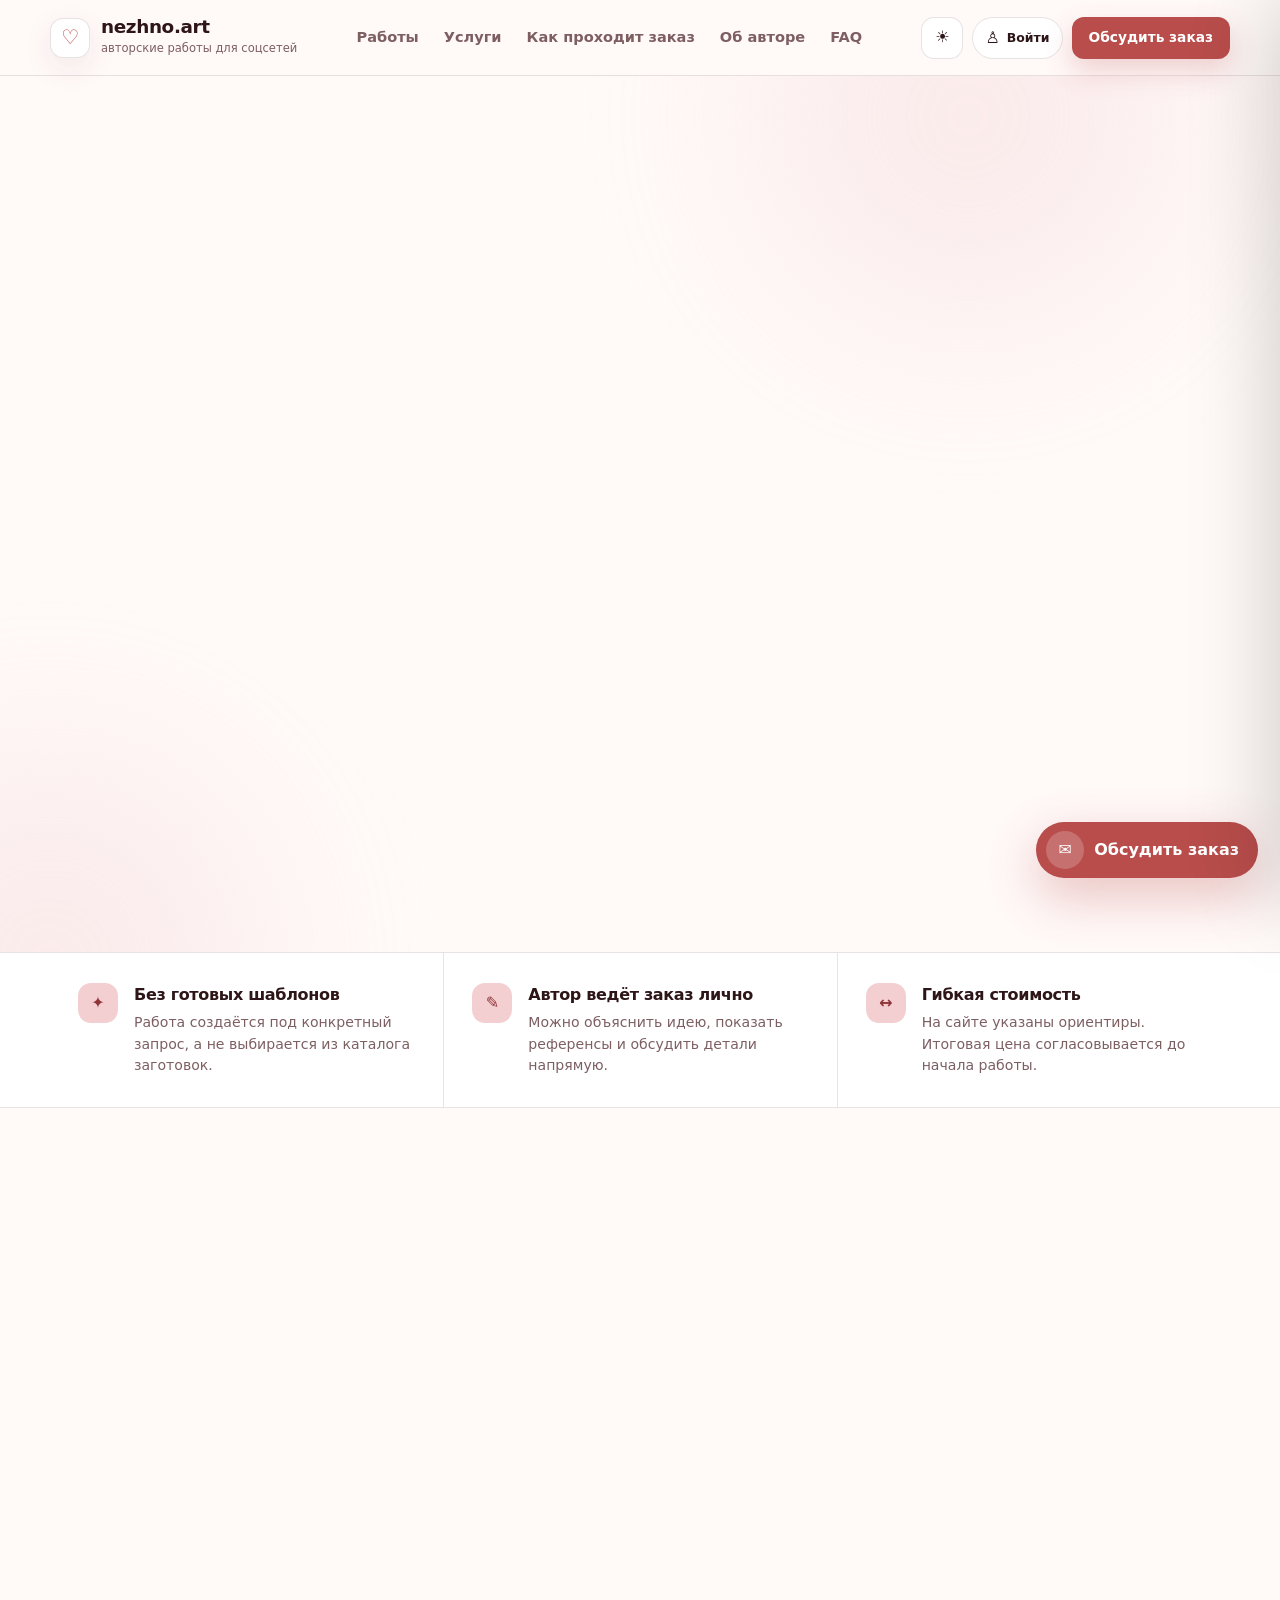
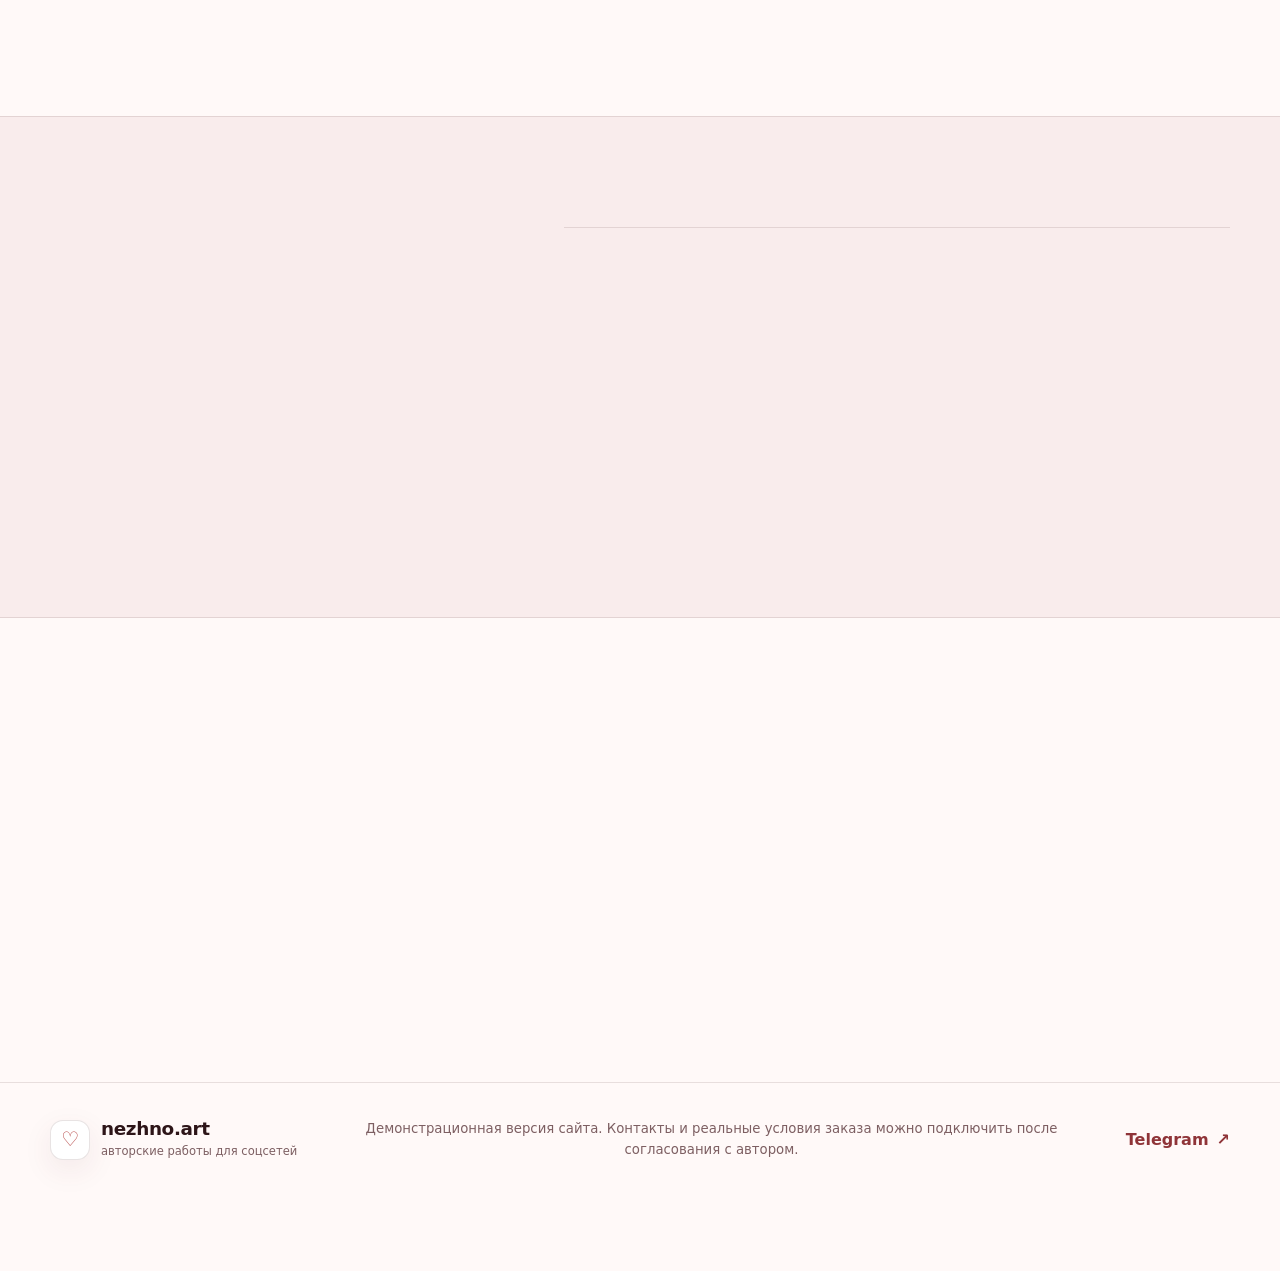
==== commit 8fe40af7: "pre-final version" ====
--- a/index.html
+++ b/index.html
@@ -7,6 +7,7 @@
   <meta name="theme-color" content="#f7e6e8" />
   <title>nezhno.art — авторские баннеры, стикеры и модели</title>
   <link rel="stylesheet" href="style.css" />
+  <script src="https://cdn.jsdelivr.net/npm/@supabase/supabase-js@2"></script>
   <script src="script.js" defer></script>
 </head>
 <body>
@@ -34,6 +35,10 @@
         <button class="icon-button" id="theme-toggle" type="button" aria-label="Переключить тему" title="Переключить тему">
           <span class="theme-icon theme-icon-sun" aria-hidden="true">☀</span>
           <span class="theme-icon theme-icon-moon" aria-hidden="true">☾</span>
+        </button>
+        <button class="account-button" id="account-button" type="button" aria-label="Войти в аккаунт">
+          <span class="account-button-icon" aria-hidden="true">♙</span>
+          <span id="account-button-label">Войти</span>
         </button>
         <button class="button button-small button-primary desktop-contact" type="button" data-open-chat data-service="Общий вопрос">
           Обсудить заказ
@@ -145,7 +150,7 @@
           <p>Итоговая стоимость зависит от объёма, сложности, сроков и деталей заказа. Сначала обсуждаем задачу, затем фиксируем цену.</p>
         </div>
 
-        <div class="service-grid">
+        <div class="service-grid" id="service-grid" aria-live="polite">
           <article class="service-card reveal">
             <div class="service-preview"><img src="bannerpage.png" alt="Пример баннера" /></div>
             <div class="service-body">
@@ -293,24 +298,101 @@
     <button class="gallery-arrow gallery-next" id="gallery-next" type="button" aria-label="Следующая работа">›</button>
   </dialog>
 
+  <dialog class="auth-dialog" id="auth-dialog" aria-labelledby="auth-title">
+    <div class="auth-dialog-card">
+      <button class="dialog-close auth-dialog-close" id="auth-close" type="button" aria-label="Закрыть">×</button>
+
+      <div class="auth-brand">
+        <span class="brand-mark" aria-hidden="true">♡</span>
+        <div>
+          <strong>nezhno.art</strong>
+          <small>личный кабинет</small>
+        </div>
+      </div>
+
+      <section class="auth-view" data-auth-view="login">
+        <span class="section-kicker">Личный чат</span>
+        <h2 id="auth-title">Войти</h2>
+        <p>Войдите, чтобы продолжить переписку с автором с любого устройства.</p>
+        <form class="auth-form" id="login-form">
+          <label><span>Email</span><input id="login-email" type="email" autocomplete="email" required /></label>
+          <label><span>Пароль</span><input id="login-password" type="password" autocomplete="current-password" minlength="8" required /></label>
+          <p class="auth-error" id="login-error" role="alert"></p>
+          <button class="button button-primary button-full" id="login-submit" type="submit">Войти</button>
+        </form>
+        <div class="auth-links">
+          <button type="button" data-auth-switch="register">Создать аккаунт</button>
+          <button type="button" data-auth-switch="recover">Забыли пароль?</button>
+        </div>
+      </section>
+
+      <section class="auth-view" data-auth-view="register" hidden>
+        <span class="section-kicker">Регистрация</span>
+        <h2>Создать аккаунт</h2>
+        <p>Нужен только для личной переписки и сохранения истории сообщений.</p>
+        <form class="auth-form" id="register-form">
+          <label><span>Как к вам обращаться?</span><input id="register-name" type="text" maxlength="60" autocomplete="name" required placeholder="Например, Алекс" /></label>
+          <label><span>Email</span><input id="register-email" type="email" autocomplete="email" required /></label>
+          <label><span>Пароль</span><input id="register-password" type="password" autocomplete="new-password" minlength="8" required /><small>Минимум 8 символов.</small></label>
+          <label><span>Повторите пароль</span><input id="register-password-repeat" type="password" autocomplete="new-password" minlength="8" required /></label>
+          <p class="auth-error" id="register-error" role="alert"></p>
+          <button class="button button-primary button-full" id="register-submit" type="submit">Зарегистрироваться</button>
+        </form>
+        <div class="auth-links auth-links-single"><button type="button" data-auth-switch="login">Уже есть аккаунт → Войти</button></div>
+      </section>
+
+      <section class="auth-view" data-auth-view="recover" hidden>
+        <span class="section-kicker">Восстановление</span>
+        <h2>Забыли пароль?</h2>
+        <p>Укажите email. На него придёт ссылка для смены пароля.</p>
+        <form class="auth-form" id="recover-form">
+          <label><span>Email</span><input id="recover-email" type="email" autocomplete="email" required /></label>
+          <p class="auth-error" id="recover-error" role="alert"></p>
+          <button class="button button-primary button-full" id="recover-submit" type="submit">Отправить письмо</button>
+        </form>
+        <div class="auth-links auth-links-single"><button type="button" data-auth-switch="login">← Вернуться ко входу</button></div>
+      </section>
+
+      <section class="auth-view" data-auth-view="password" hidden>
+        <span class="section-kicker">Новый пароль</span>
+        <h2>Придумайте новый пароль</h2>
+        <p>После сохранения вы останетесь в аккаунте.</p>
+        <form class="auth-form" id="password-form">
+          <label><span>Новый пароль</span><input id="new-password" type="password" autocomplete="new-password" minlength="8" required /></label>
+          <label><span>Повторите пароль</span><input id="new-password-repeat" type="password" autocomplete="new-password" minlength="8" required /></label>
+          <p class="auth-error" id="password-error" role="alert"></p>
+          <button class="button button-primary button-full" id="password-submit" type="submit">Сохранить пароль</button>
+        </form>
+      </section>
+
+      <section class="auth-view auth-success" data-auth-view="success" hidden>
+        <span class="auth-success-icon" aria-hidden="true">✉</span>
+        <span class="section-kicker">Почти готово</span>
+        <h2>Проверьте почту</h2>
+        <p id="auth-success-text">Мы отправили письмо с подтверждением регистрации.</p>
+        <button class="button button-secondary button-full" type="button" data-auth-switch="login">Перейти ко входу</button>
+      </section>
+    </div>
+  </dialog>
+
   <aside class="chat-panel" id="chat-panel" aria-hidden="true" aria-label="Чат с автором">
     <div class="chat-header">
       <div>
         <span class="chat-status-dot" aria-hidden="true"></span>
-        <div><strong>Чат с автором</strong><small>Демо-режим</small></div>
+        <div><strong>Чат с автором</strong><small id="chat-status-text">Личная переписка</small></div>
       </div>
       <button class="icon-button" id="chat-close" type="button" aria-label="Закрыть чат">×</button>
     </div>
 
-    <div class="chat-messages" id="chat-messages" aria-live="polite">
-      <div class="message message-seller">
-        <div class="message-author">nezhno.art</div>
-        <p>Привет! Расскажите, что хотите заказать. Можно начать с пары предложений, а детали уточним дальше ♡</p>
-      </div>
-      <div class="chat-demo-note">
-        Сейчас это демонстрация интерфейса. На GitHub Pages настоящий двусторонний чат потребует отдельного сервиса или backend.
-      </div>
-    </div>
+    <div class="chat-account" id="chat-account">
+      <div>
+        <strong id="chat-account-name">Пользователь</strong>
+        <small id="chat-account-email"></small>
+      </div>
+      <button id="chat-logout" type="button">Выйти</button>
+    </div>
+
+    <div class="chat-messages" id="chat-messages" aria-live="polite"></div>
 
     <div class="chat-quick" aria-label="Быстрый выбор услуги">
       <button type="button" data-chat-preset="Хочу обсудить баннер" data-brief-service="banner">Баннер</button>
@@ -331,7 +413,7 @@
           </select>
         </label>
         <div id="brief-fields"></div>
-        <button class="button button-secondary button-full" type="submit">Добавить бриф в чат</button>
+        <button class="button button-secondary button-full" type="submit">Отправить бриф</button>
       </form>
     </details>
 
@@ -344,8 +426,8 @@
       </label>
       <input class="sr-only" id="chat-files" type="file" accept="image/*" multiple />
       <label class="sr-only" for="chat-input">Сообщение</label>
-      <textarea id="chat-input" rows="2" maxlength="800" placeholder="Напишите сообщение…"></textarea>
-      <button class="chat-send" type="submit" aria-label="Отправить сообщение">➤</button>
+      <textarea id="chat-input" rows="2" maxlength="4000" placeholder="Напишите сообщение…"></textarea>
+      <button class="chat-send" id="chat-send" type="submit" aria-label="Отправить сообщение">➤</button>
     </form>
 
     <div class="chat-actions">
--- a/style.css
+++ b/style.css
@@ -1952,3 +1952,322 @@
     transform: none;
   }
 }
+
+/* =========================================================
+   Account, registration and real chat
+   ========================================================= */
+.account-button {
+  display: inline-flex;
+  min-height: 42px;
+  align-items: center;
+  gap: 7px;
+  padding: 0 12px;
+  border: 1px solid var(--line);
+  border-radius: 999px;
+  background: var(--surface);
+  color: var(--text);
+  cursor: pointer;
+  font: inherit;
+  font-size: 0.78rem;
+  font-weight: 800;
+  transition: border-color var(--transition), transform var(--transition), background var(--transition);
+}
+
+.account-button:hover {
+  transform: translateY(-1px);
+  border-color: color-mix(in srgb, var(--accent) 55%, var(--line));
+  background: var(--bg-soft);
+}
+
+.account-button-icon {
+  font-size: 1rem;
+  line-height: 1;
+}
+
+.auth-dialog {
+  width: min(500px, calc(100% - 28px));
+  max-height: min(88dvh, 760px);
+  padding: 0;
+  overflow: auto;
+  border: 1px solid var(--line);
+  border-radius: 26px;
+  background: var(--surface);
+  color: var(--text);
+  box-shadow: 0 28px 90px rgba(20, 10, 12, 0.28);
+}
+
+.auth-dialog::backdrop {
+  background: rgba(20, 10, 12, 0.5);
+  backdrop-filter: blur(5px);
+}
+
+.auth-dialog-card {
+  position: relative;
+  padding: 34px;
+}
+
+.auth-dialog-close {
+  position: absolute;
+  top: 14px;
+  right: 14px;
+}
+
+.auth-brand {
+  display: flex;
+  align-items: center;
+  gap: 10px;
+  margin-bottom: 28px;
+}
+
+.auth-brand strong,
+.auth-brand small {
+  display: block;
+}
+
+.auth-brand small {
+  margin-top: 2px;
+  color: var(--text-soft);
+  font-size: 0.72rem;
+}
+
+.auth-view[hidden] {
+  display: none;
+}
+
+.auth-view h2 {
+  margin: 8px 0 8px;
+  font-size: clamp(2rem, 7vw, 3rem);
+}
+
+.auth-view > p {
+  margin: 0 0 22px;
+  color: var(--text-soft);
+}
+
+.auth-form {
+  display: grid;
+  gap: 14px;
+}
+
+.auth-form label {
+  display: grid;
+  gap: 6px;
+}
+
+.auth-form label > span {
+  color: var(--text-soft);
+  font-size: 0.74rem;
+  font-weight: 800;
+}
+
+.auth-form label > small {
+  color: var(--text-soft);
+  font-size: 0.69rem;
+}
+
+.auth-form input {
+  width: 100%;
+  min-height: 46px;
+  padding: 10px 12px;
+  border: 1px solid var(--line);
+  outline: none;
+  border-radius: 13px;
+  background: var(--bg);
+  color: var(--text);
+  font: inherit;
+}
+
+.auth-form input:focus {
+  border-color: color-mix(in srgb, var(--accent) 55%, var(--line));
+  box-shadow: 0 0 0 3px color-mix(in srgb, var(--accent) 12%, transparent);
+}
+
+.auth-error {
+  display: none;
+  margin: 0;
+  padding: 10px 12px;
+  border: 1px solid color-mix(in srgb, #b84b58 35%, var(--line));
+  border-radius: 11px;
+  background: color-mix(in srgb, #b84b58 8%, var(--surface));
+  color: #b84b58;
+  font-size: 0.78rem;
+}
+
+.auth-error.visible {
+  display: block;
+}
+
+.auth-links {
+  display: flex;
+  justify-content: space-between;
+  gap: 16px;
+  margin-top: 18px;
+}
+
+.auth-links-single {
+  justify-content: center;
+}
+
+.auth-links button {
+  padding: 0;
+  border: 0;
+  background: transparent;
+  color: var(--accent-strong);
+  cursor: pointer;
+  font: inherit;
+  font-size: 0.76rem;
+  font-weight: 800;
+}
+
+.auth-success {
+  text-align: center;
+}
+
+.auth-success-icon {
+  display: grid;
+  width: 66px;
+  height: 66px;
+  margin: 0 auto 18px;
+  place-items: center;
+  border-radius: 50%;
+  background: var(--bg-soft);
+  color: var(--accent-strong);
+  font-size: 1.7rem;
+}
+
+.chat-account {
+  display: flex;
+  align-items: center;
+  justify-content: space-between;
+  gap: 12px;
+  padding: 9px 16px;
+  border-bottom: 1px solid var(--line);
+  background: color-mix(in srgb, var(--bg-soft) 55%, var(--surface));
+}
+
+.chat-account strong,
+.chat-account small {
+  display: block;
+  overflow: hidden;
+  max-width: 270px;
+  text-overflow: ellipsis;
+  white-space: nowrap;
+}
+
+.chat-account strong {
+  font-size: 0.78rem;
+}
+
+.chat-account small {
+  margin-top: 2px;
+  color: var(--text-soft);
+  font-size: 0.68rem;
+}
+
+.chat-account button {
+  padding: 6px 9px;
+  border: 1px solid var(--line);
+  border-radius: 9px;
+  background: var(--surface);
+  color: var(--text-soft);
+  cursor: pointer;
+  font: inherit;
+  font-size: 0.68rem;
+  font-weight: 800;
+}
+
+.chat-state {
+  margin: 20px auto;
+  padding: 12px 14px;
+  border: 1px dashed var(--line);
+  border-radius: 13px;
+  color: var(--text-soft);
+  text-align: center;
+  font-size: 0.78rem;
+}
+
+.chat-state strong {
+  display: block;
+  margin-bottom: 3px;
+  color: var(--text);
+}
+
+.chat-state p {
+  margin: 0;
+}
+
+.chat-state-small {
+  padding: 9px 12px;
+}
+
+.message-intro {
+  opacity: 0.92;
+}
+
+.message-time {
+  display: block;
+  margin-top: 6px;
+  color: currentColor;
+  opacity: 0.55;
+  font-size: 0.62rem;
+  text-align: right;
+}
+
+.message-attachments {
+  grid-template-columns: 1fr;
+}
+
+.message-attachments a {
+  display: block;
+  overflow: hidden;
+  border-radius: 10px;
+}
+
+.message-attachments img {
+  display: block;
+  width: min(240px, 100%);
+  aspect-ratio: auto;
+  max-height: 300px;
+  object-fit: cover;
+}
+
+.message-file-error {
+  display: block;
+  margin-top: 7px;
+  opacity: 0.7;
+  font-size: 0.68rem;
+}
+
+.chat-send:disabled,
+.chat-attach:has(+ input:disabled) {
+  cursor: wait;
+  opacity: 0.55;
+}
+
+@media (max-width: 720px) {
+  .account-button {
+    width: 42px;
+    padding: 0;
+    justify-content: center;
+  }
+
+  .account-button #account-button-label {
+    display: none;
+  }
+
+  .auth-dialog-card {
+    padding: 28px 20px 24px;
+  }
+}
+
+@media (max-width: 420px) {
+  .auth-links {
+    align-items: center;
+    flex-direction: column;
+  }
+
+  .chat-account strong,
+  .chat-account small {
+    max-width: 230px;
+  }
+}
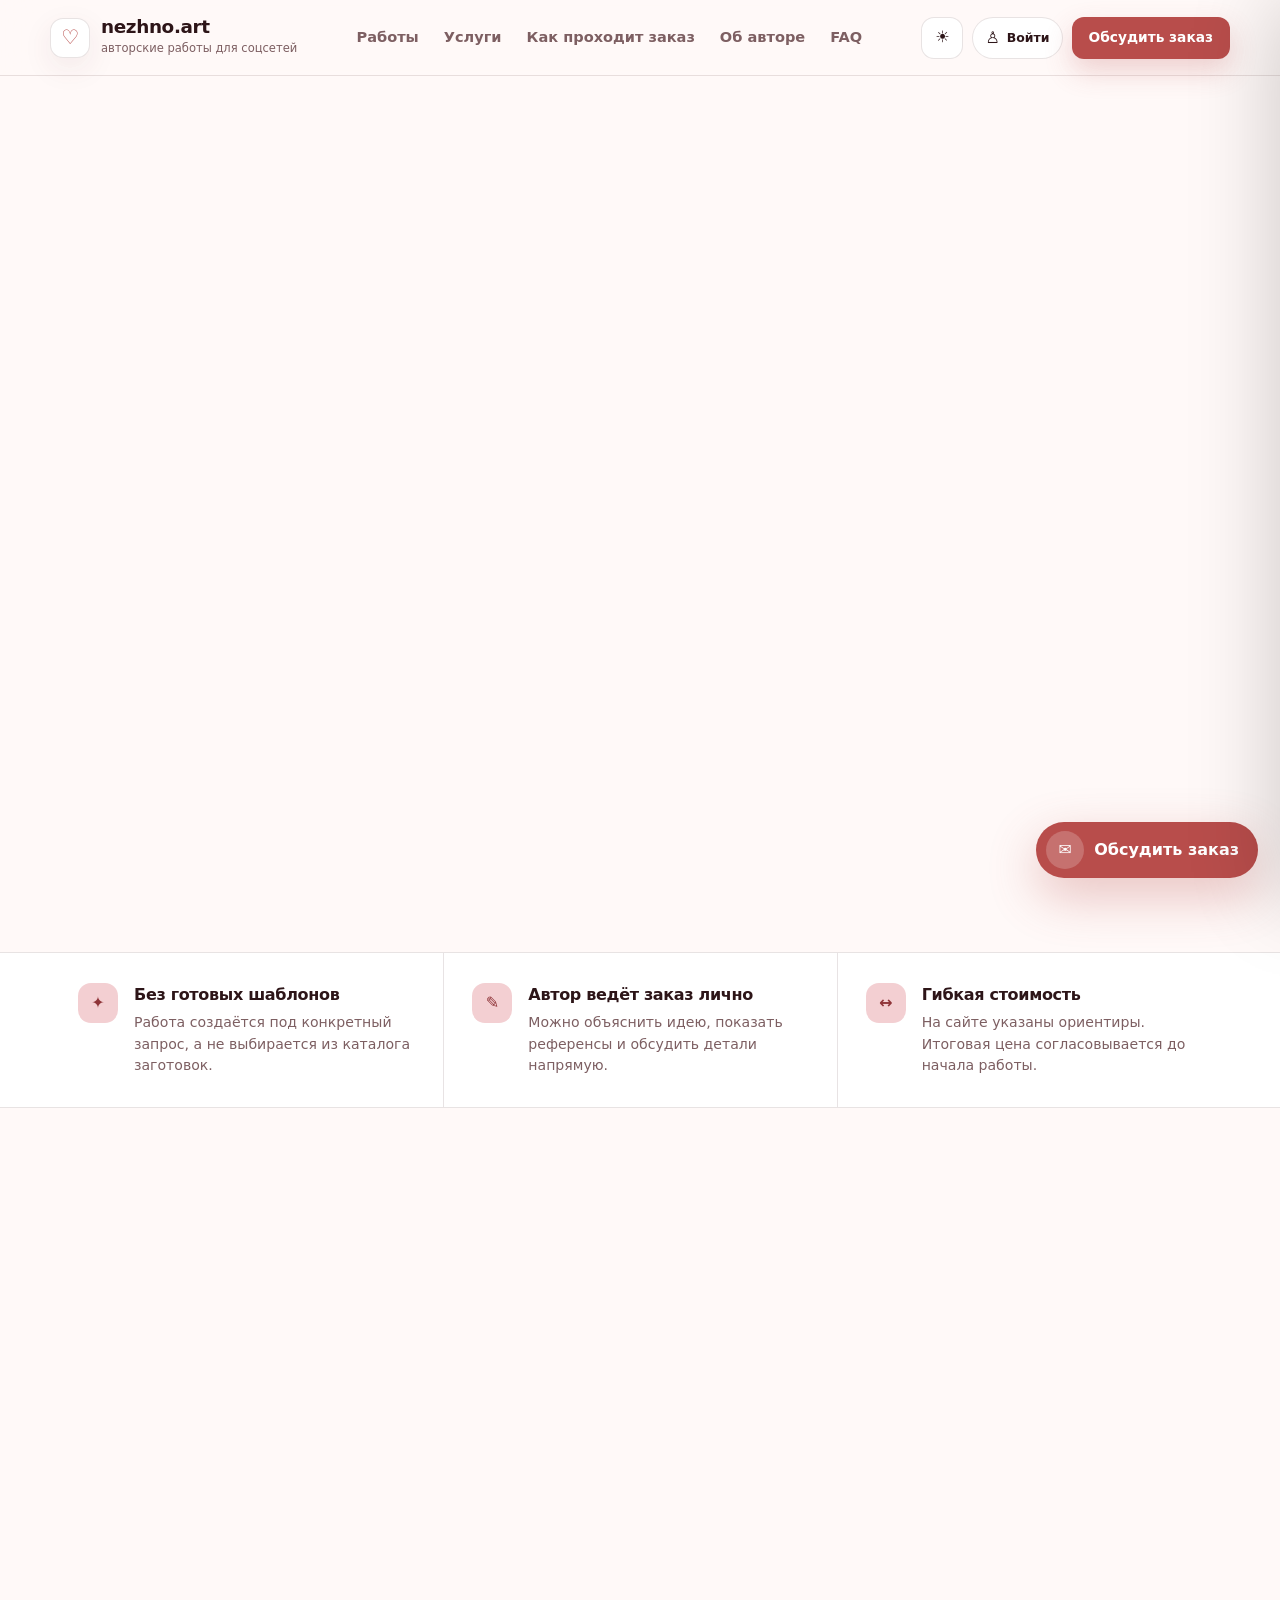
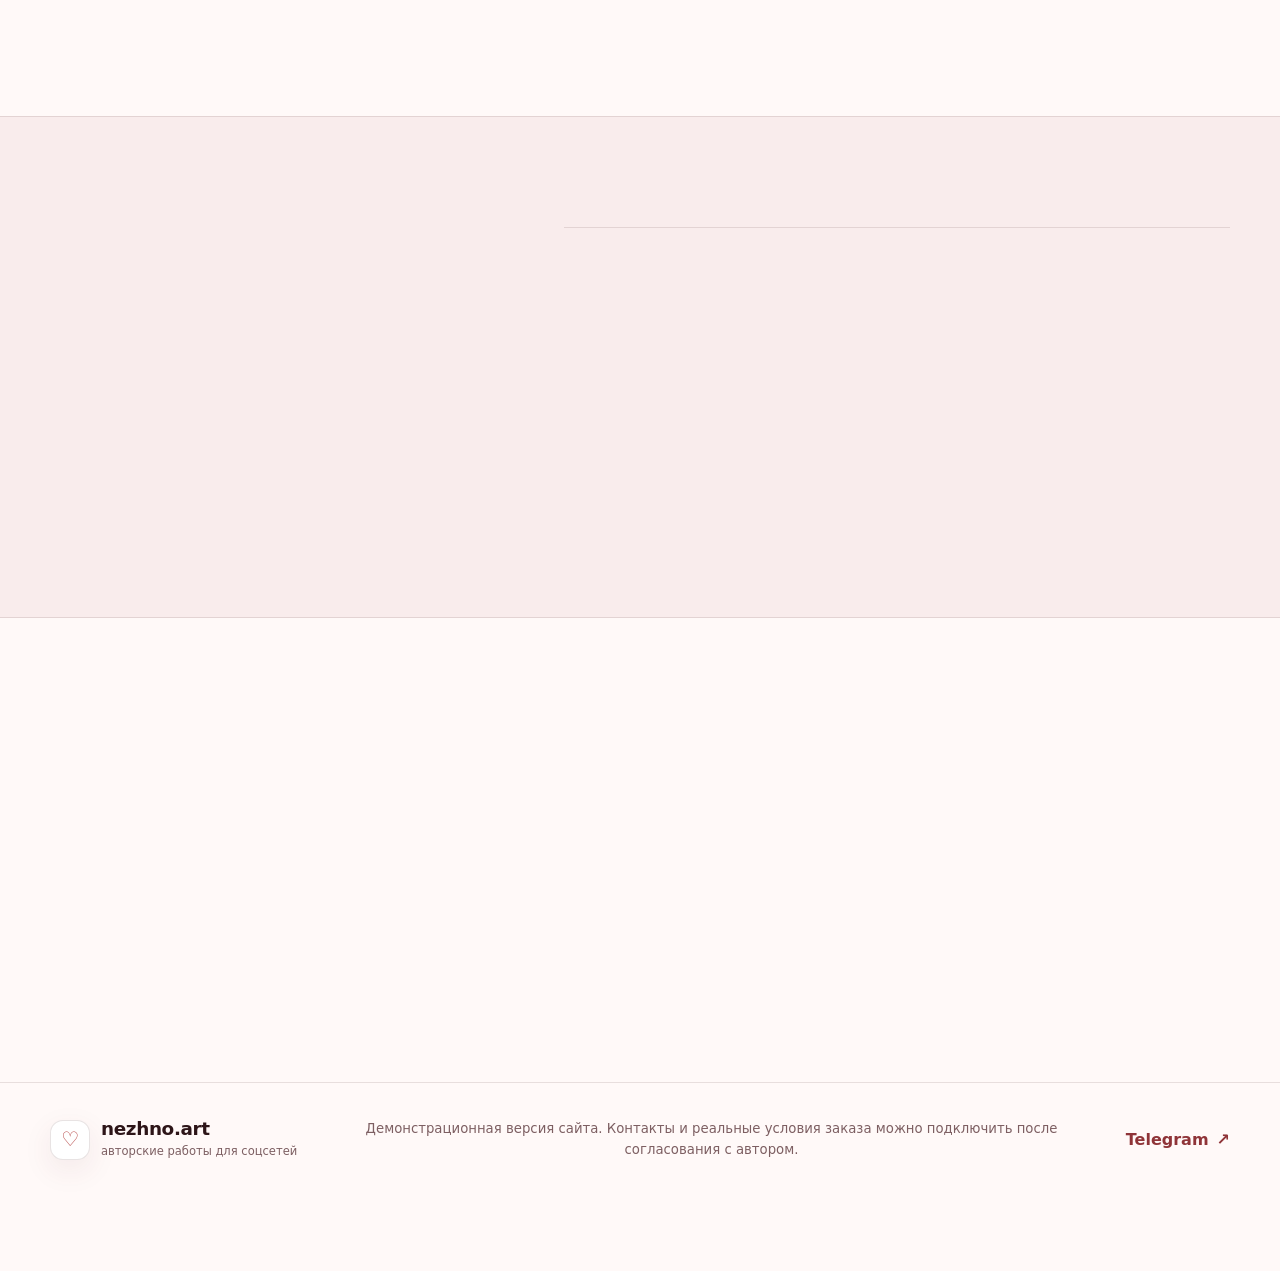
==== commit c5c62131: "ABSOLUTELY FINAL FIX" ====
--- a/index.html
+++ b/index.html
@@ -4,6 +4,7 @@
   <meta charset="utf-8" />
   <meta name="viewport" content="width=device-width, initial-scale=1" />
   <meta name="description" content="nezhno.art — авторские баннеры, стикеры и модели. Индивидуальная ручная работа под ваш проект." />
+  <meta name="color-scheme" content="light dark" />
   <meta name="theme-color" content="#f7e6e8" />
   <title>nezhno.art — авторские баннеры, стикеры и модели</title>
   <link rel="stylesheet" href="style.css" />
@@ -353,24 +354,46 @@
         <div class="auth-links auth-links-single"><button type="button" data-auth-switch="login">← Вернуться ко входу</button></div>
       </section>
 
-      <section class="auth-view" data-auth-view="password" hidden>
-        <span class="section-kicker">Новый пароль</span>
-        <h2>Придумайте новый пароль</h2>
-        <p>После сохранения вы останетесь в аккаунте.</p>
-        <form class="auth-form" id="password-form">
-          <label><span>Новый пароль</span><input id="new-password" type="password" autocomplete="new-password" minlength="8" required /></label>
-          <label><span>Повторите пароль</span><input id="new-password-repeat" type="password" autocomplete="new-password" minlength="8" required /></label>
-          <p class="auth-error" id="password-error" role="alert"></p>
-          <button class="button button-primary button-full" id="password-submit" type="submit">Сохранить пароль</button>
-        </form>
-      </section>
-
       <section class="auth-view auth-success" data-auth-view="success" hidden>
         <span class="auth-success-icon" aria-hidden="true">✉</span>
         <span class="section-kicker">Почти готово</span>
         <h2>Проверьте почту</h2>
         <p id="auth-success-text">Мы отправили письмо с подтверждением регистрации.</p>
         <button class="button button-secondary button-full" type="button" data-auth-switch="login">Перейти ко входу</button>
+      </section>
+    </div>
+  </dialog>
+
+  <dialog class="recovery-dialog" id="recovery-dialog" aria-labelledby="recovery-title">
+    <div class="recovery-dialog-card">
+      <section class="recovery-view" data-recovery-view="form">
+        <div class="recovery-mark" aria-hidden="true">✦</div>
+        <span class="section-kicker">Безопасное восстановление</span>
+        <h2 id="recovery-title">Создайте новый пароль</h2>
+        <p class="recovery-intro">Ссылка из письма уже подтвердила, какой аккаунт восстанавливается. Осталось придумать новый пароль.</p>
+
+        <form class="auth-form" id="password-form">
+          <label>
+            <span>Новый пароль</span>
+            <input id="new-password" type="password" autocomplete="new-password" minlength="8" required autofocus />
+            <small>Минимум 8 символов.</small>
+          </label>
+          <label><span>Повторите пароль</span><input id="new-password-repeat" type="password" autocomplete="new-password" minlength="8" required /></label>
+          <p class="auth-error" id="password-error" role="alert"></p>
+          <button class="button button-primary button-full" id="password-submit" type="submit">Сохранить новый пароль</button>
+        </form>
+
+        <div class="recovery-actions">
+          <button class="recovery-cancel" id="recovery-cancel" type="button">Отменить восстановление</button>
+        </div>
+      </section>
+
+      <section class="recovery-view recovery-success" data-recovery-view="success" hidden>
+        <div class="recovery-mark recovery-mark-success" aria-hidden="true">✓</div>
+        <span class="section-kicker">Готово</span>
+        <h2>Пароль обновлён</h2>
+        <p>Новый пароль сохранён. Вы уже вошли в свой аккаунт и можете продолжить пользоваться сайтом.</p>
+        <button class="button button-primary button-full" id="recovery-done" type="button">Продолжить на сайте</button>
       </section>
     </div>
   </dialog>
--- a/style.css
+++ b/style.css
@@ -1,5 +1,6 @@
 :root {
-  color-scheme: light;
+  /* Mobile browsers must not auto-darken the explicitly light theme. */
+  color-scheme: only light;
   --bg: #fff9f8;
   --bg-soft: #f9ecec;
   --surface: #ffffff;
@@ -22,6 +23,11 @@
   --transition: 220ms ease;
 }
 
+html[data-theme="light"] {
+  color-scheme: only light;
+  background: #fff9f8;
+}
+
 html[data-theme="dark"] {
   color-scheme: dark;
   --bg: #160f11;
@@ -58,6 +64,8 @@
   line-height: 1.55;
   -webkit-font-smoothing: antialiased;
   text-rendering: optimizeLegibility;
+  -webkit-text-size-adjust: 100%;
+  text-size-adjust: 100%;
   transition: background-color var(--transition), color var(--transition);
 }
 
@@ -232,15 +240,23 @@
 
 .main-nav {
   display: flex;
+  align-items: center;
   justify-content: center;
   gap: 25px;
 }
 
 .main-nav a {
   position: relative;
+  display: inline-flex;
+  min-height: 42px;
+  align-items: center;
+  justify-content: center;
   color: var(--text-soft);
   font-size: 0.91rem;
   font-weight: 650;
+  line-height: 1.25;
+  text-align: center;
+  text-wrap: balance;
   transition: color var(--transition);
 }
 
@@ -272,6 +288,12 @@
   display: flex;
   align-items: center;
   gap: 9px;
+}
+
+.header-actions .button,
+.account-button,
+#account-button-label {
+  text-align: center;
 }
 
 .icon-button {
@@ -1553,13 +1575,17 @@
 
 .reveal {
   opacity: 0;
-  transform: translateY(22px);
-  transition: opacity 600ms ease, transform 600ms ease;
+  transform: translate3d(0, 18px, 0);
+  backface-visibility: hidden;
+  will-change: opacity, transform;
+  transition:
+    opacity 520ms cubic-bezier(0.22, 1, 0.36, 1),
+    transform 620ms cubic-bezier(0.22, 1, 0.36, 1);
 }
 
 .reveal.visible {
   opacity: 1;
-  transform: none;
+  transform: translate3d(0, 0, 0);
 }
 
 :focus-visible {
@@ -1911,25 +1937,80 @@
   }
 }
 
+
+/* Mobile hero: compact collage instead of a huge absolutely-positioned canvas. */
+@media (max-width: 640px) {
+  .hero-grid {
+    gap: 34px;
+  }
+
+  .hero-visual {
+    display: grid;
+    grid-template-columns: minmax(0, 1.18fr) minmax(0, 0.82fr);
+    grid-template-rows: 145px 145px;
+    gap: 10px;
+    min-height: 0;
+    max-width: none;
+    margin: 0;
+  }
+
+  .hero-card,
+  .hero-card-main,
+  .hero-card-top,
+  .hero-card-bottom {
+    position: relative;
+    inset: auto;
+    width: auto;
+    height: auto;
+    min-height: 0;
+    transform: none;
+    border-radius: 18px;
+  }
+
+  .hero-card-main {
+    grid-column: 1;
+    grid-row: 1 / 3;
+  }
+
+  .hero-card-top {
+    grid-column: 2;
+    grid-row: 1;
+  }
+
+  .hero-card-bottom {
+    grid-column: 2;
+    grid-row: 2;
+  }
+
+  .hero-card-main img,
+  .hero-card-top img,
+  .hero-card-bottom img {
+    width: 100%;
+    height: 100%;
+    object-fit: cover;
+  }
+
+  .hero-seal {
+    bottom: 12px;
+    left: 12px;
+    width: 76px;
+    height: 76px;
+    transform: rotate(-6deg);
+    font-size: 1rem;
+  }
+
+  .hero-seal span {
+    font-size: 0.52rem;
+  }
+}
+
 @media (max-width: 420px) {
   .header-actions {
     gap: 6px;
   }
 
   .hero-visual {
-    min-height: 410px;
-  }
-
-  .hero-card-main {
-    height: 280px;
-  }
-
-  .hero-card-top {
-    height: 160px;
-  }
-
-  .hero-card-bottom {
-    height: 185px;
+    grid-template-rows: 122px 122px;
   }
 }
 
@@ -1938,18 +2019,9 @@
     scroll-behavior: auto;
   }
 
-  *,
-  *::before,
-  *::after {
-    scroll-behavior: auto !important;
-    animation-duration: 0.01ms !important;
-    animation-iteration-count: 1 !important;
-    transition-duration: 0.01ms !important;
-  }
-
   .reveal {
-    opacity: 1;
     transform: none;
+    transition: opacity 180ms linear;
   }
 }
 
@@ -2135,6 +2207,95 @@
   font-size: 1.7rem;
 }
 
+/* Восстановление пароля открывается отдельным защищённым окном после перехода из письма. */
+.recovery-dialog {
+  width: min(500px, calc(100% - 28px));
+  max-height: min(88dvh, 760px);
+  padding: 0;
+  overflow: auto;
+  border: 1px solid var(--line);
+  border-radius: 28px;
+  background: var(--surface);
+  color: var(--text);
+  box-shadow: 0 30px 100px rgba(20, 10, 12, 0.3);
+}
+
+.recovery-dialog::backdrop {
+  background: rgba(20, 10, 12, 0.58);
+  backdrop-filter: blur(7px);
+}
+
+.recovery-dialog-card {
+  position: relative;
+  padding: 38px 34px 32px;
+}
+
+.recovery-view[hidden] {
+  display: none;
+}
+
+.recovery-view h2 {
+  margin: 8px 0 10px;
+  font-size: clamp(2rem, 7vw, 3rem);
+  line-height: 0.98;
+}
+
+.recovery-intro,
+.recovery-success > p {
+  margin: 0 0 24px;
+  color: var(--text-soft);
+  line-height: 1.6;
+}
+
+.recovery-mark {
+  display: grid;
+  width: 58px;
+  height: 58px;
+  margin-bottom: 22px;
+  place-items: center;
+  border: 1px solid color-mix(in srgb, var(--accent) 32%, var(--line));
+  border-radius: 18px;
+  background: color-mix(in srgb, var(--accent) 10%, var(--surface));
+  color: var(--accent-strong);
+  font-size: 1.35rem;
+  box-shadow: 0 12px 30px color-mix(in srgb, var(--accent) 10%, transparent);
+}
+
+.recovery-mark-success {
+  border-radius: 50%;
+  font-size: 1.55rem;
+}
+
+.recovery-actions {
+  display: flex;
+  justify-content: center;
+  margin-top: 18px;
+}
+
+.recovery-cancel {
+  padding: 4px;
+  border: 0;
+  background: transparent;
+  color: var(--text-soft);
+  cursor: pointer;
+  font: inherit;
+  font-size: 0.75rem;
+  font-weight: 800;
+}
+
+.recovery-cancel:hover {
+  color: var(--accent-strong);
+}
+
+.recovery-success {
+  text-align: center;
+}
+
+.recovery-success .recovery-mark {
+  margin-right: auto;
+  margin-left: auto;
+}
+
 .chat-account {
   display: flex;
   align-items: center;
@@ -2255,7 +2416,8 @@
     display: none;
   }
 
-  .auth-dialog-card {
+  .auth-dialog-card,
+  .recovery-dialog-card {
     padding: 28px 20px 24px;
   }
 }
